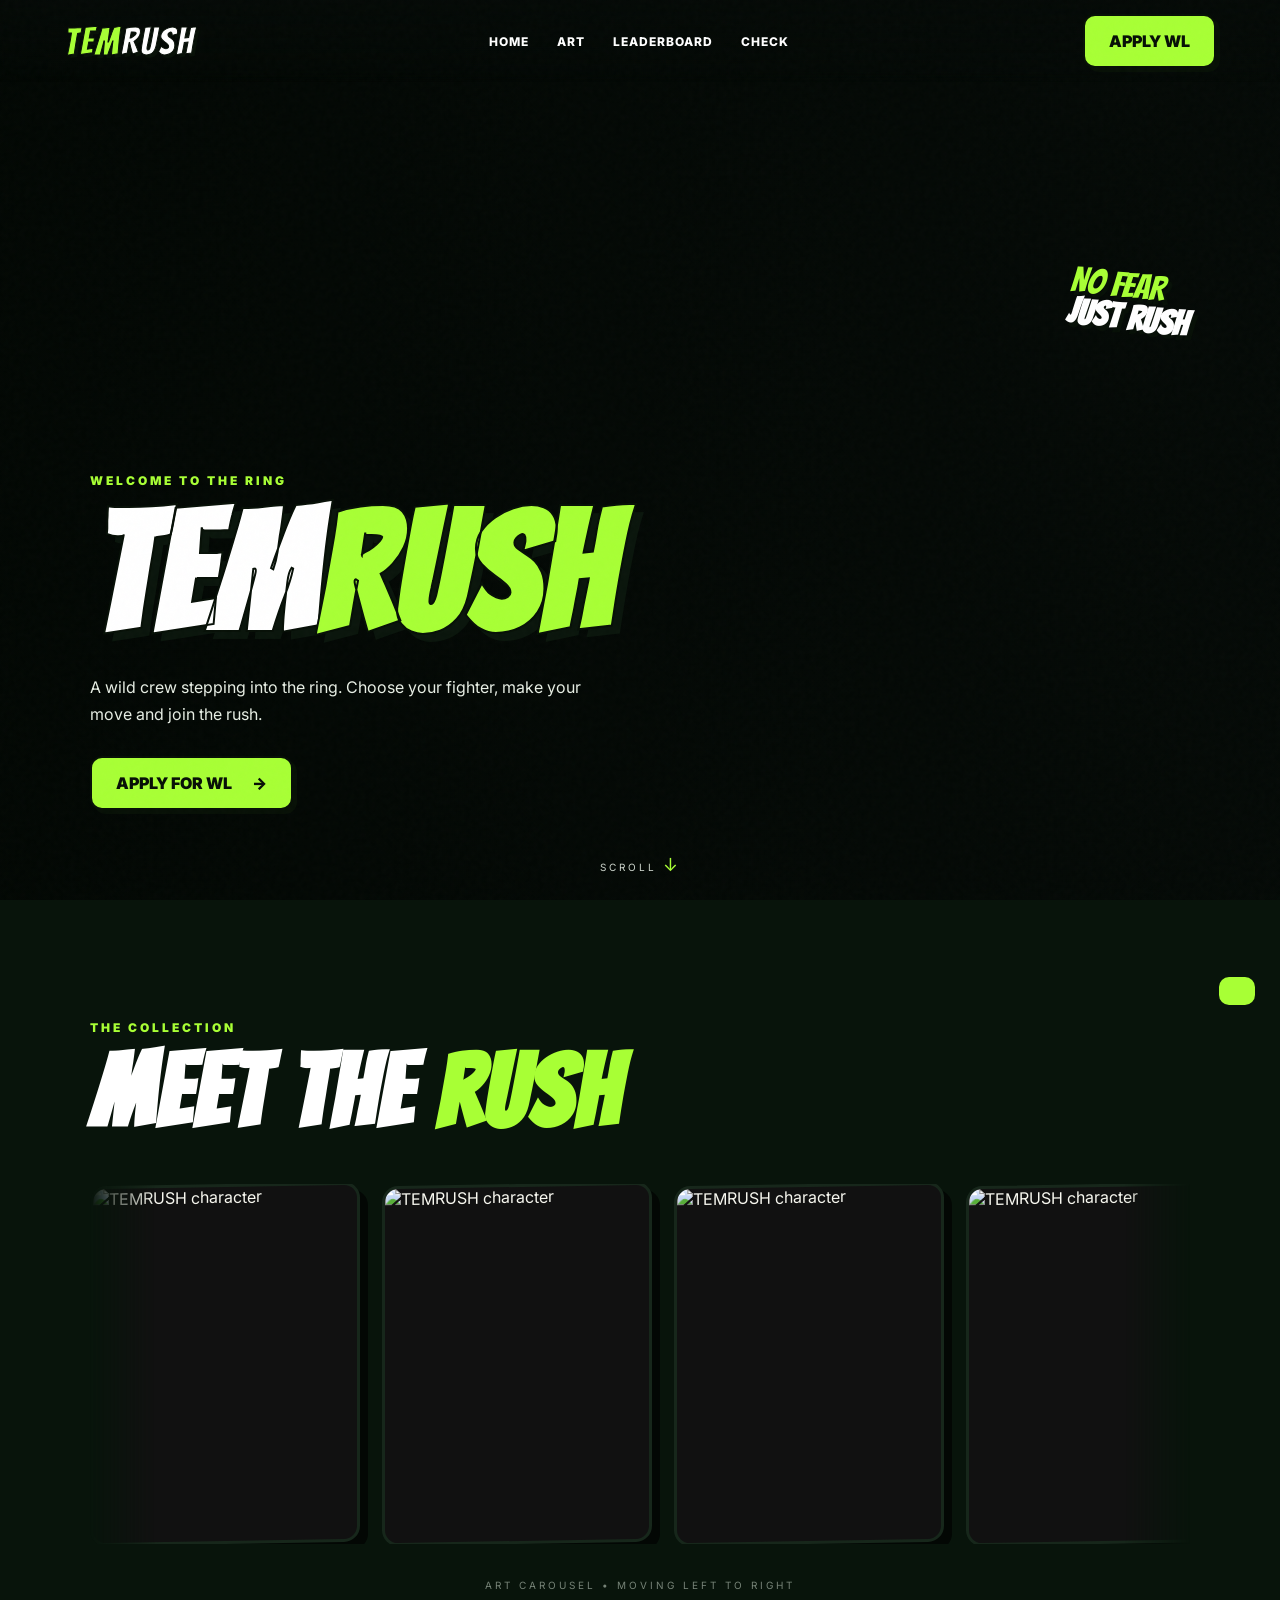
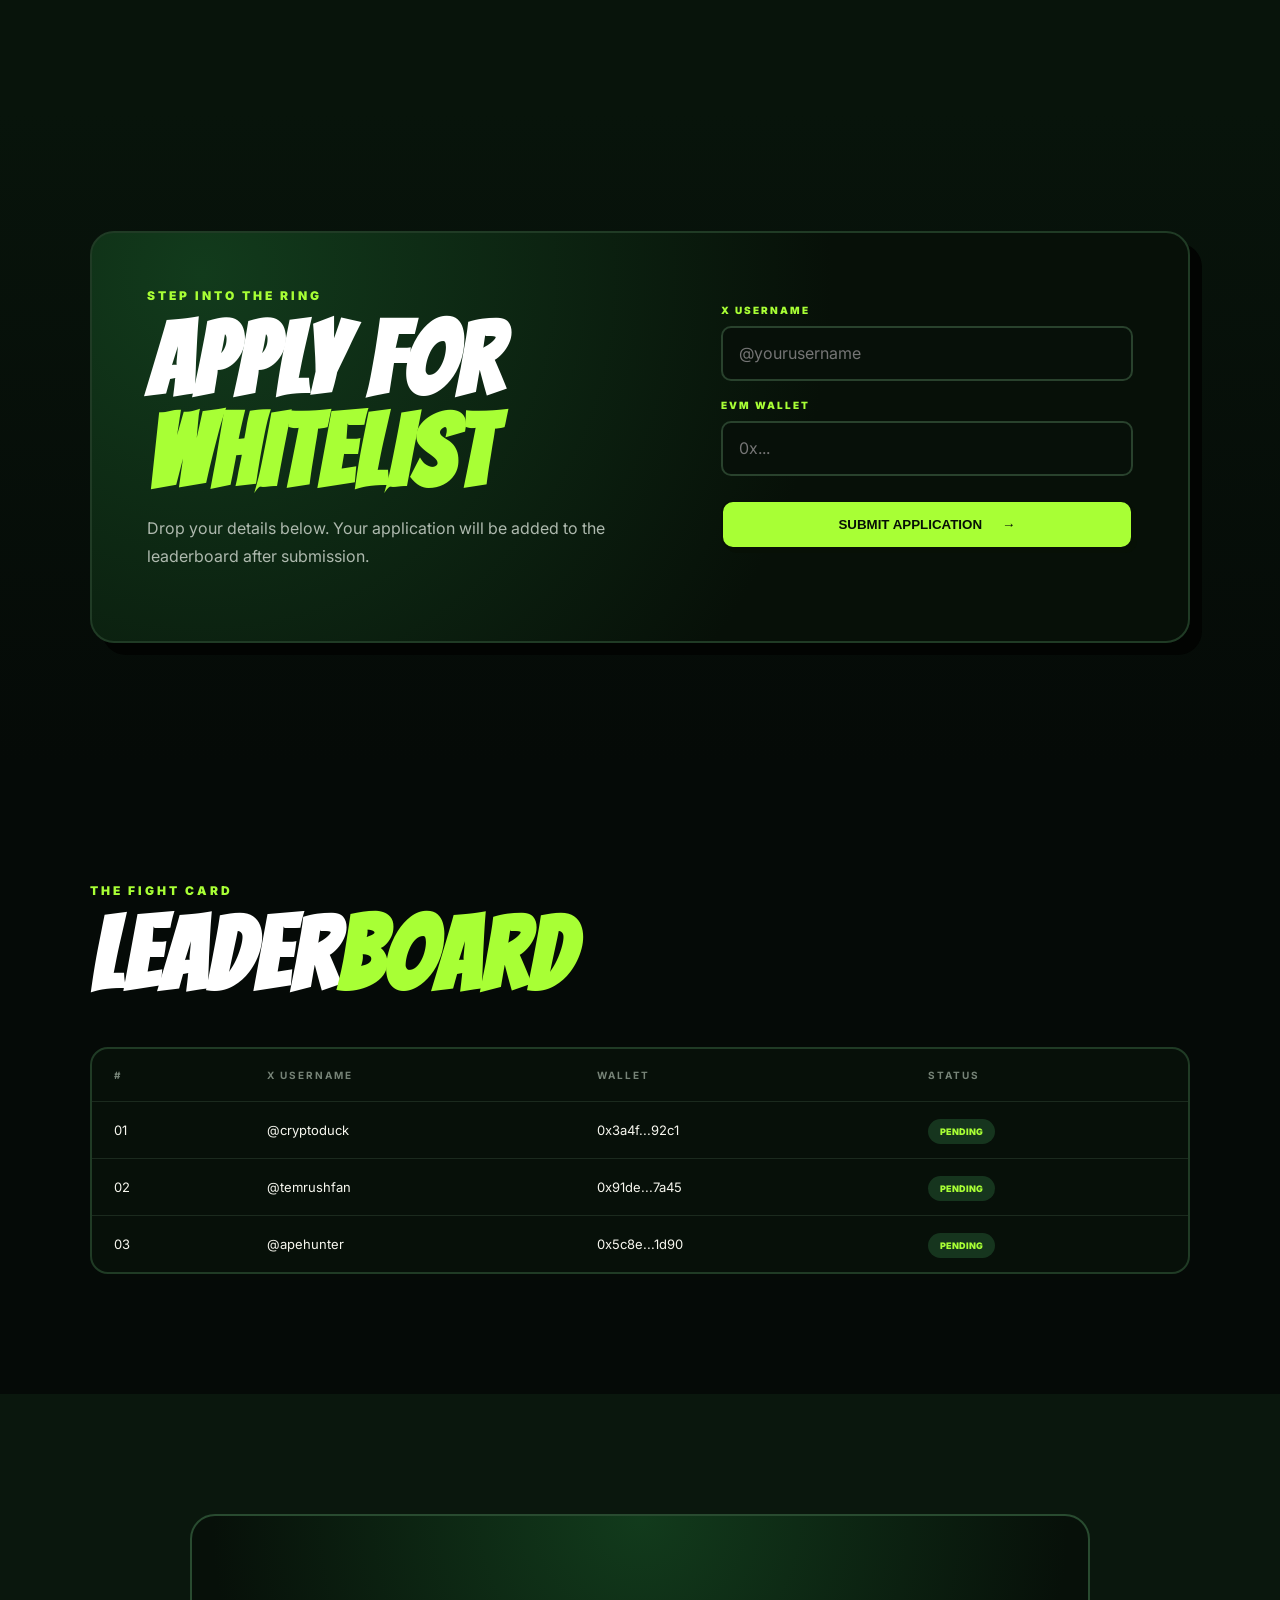
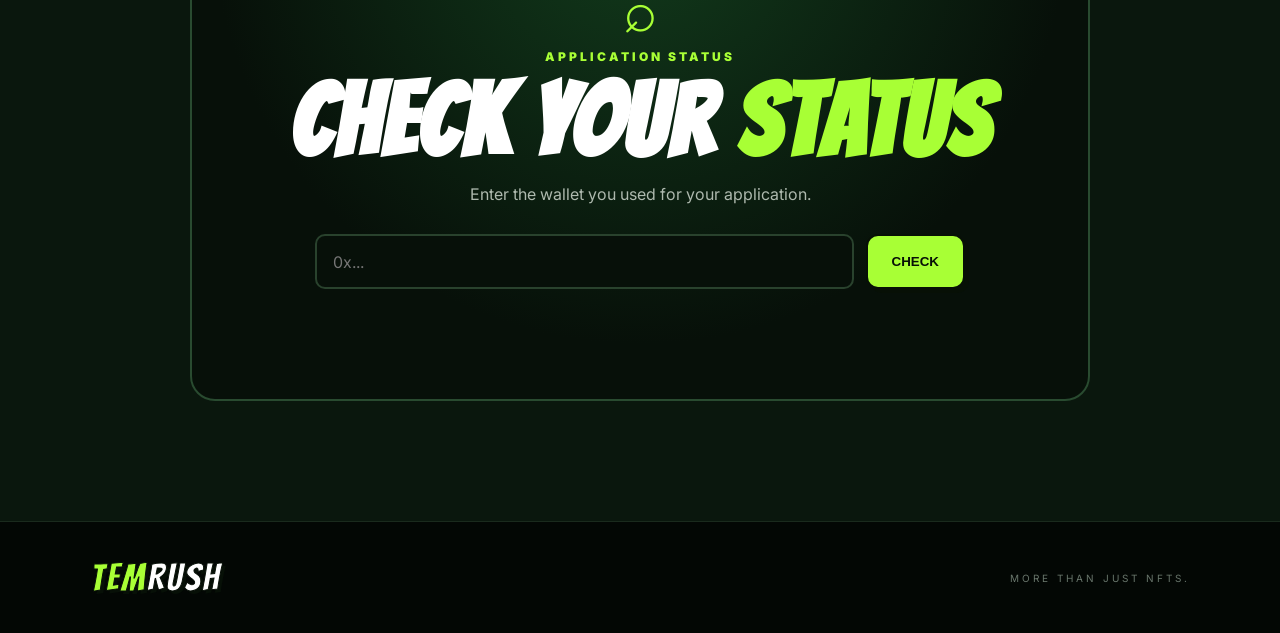
==== index.html @ 48792824 "Add files via upload" ====
<!DOCTYPE html>
<html lang="en">
<head>
  <meta charset="UTF-8">
  <meta name="viewport" content="width=device-width, initial-scale=1.0">
  <title>TEMRUSH — NFT</title>
  <link rel="preconnect" href="https://fonts.googleapis.com">
  <link rel="preconnect" href="https://fonts.gstatic.com" crossorigin>
  <link href="https://fonts.googleapis.com/css2?family=Bangers&family=Inter:wght@400;500;600;700;800;900&display=swap" rel="stylesheet">
  <link rel="stylesheet" href="style.css">
</head>
<body>
  <div class="grain"></div>

  <header class="nav">
    <a class="brand" href="#home">TEM<span>RUSH</span></a>
    <nav>
      <a href="#home">HOME</a>
      <a href="#art">ART</a>
      <a href="#leaderboard">LEADERBOARD</a>
      <a href="#check">CHECK</a>
    </nav>
    <a class="nav-cta" href="#apply">APPLY WL</a>
  </header>

  <main>
    <section id="home" class="hero">
      <div class="hero-overlay"></div>
      <div class="hero-copy">
        <p class="eyebrow">WELCOME TO THE RING</p>
        <h1>TEM<span>RUSH</span></h1>
        <p class="hero-text">A wild crew stepping into the ring. Choose your fighter, make your move and join the rush.</p>
        <a class="button" href="#apply">APPLY FOR WL <span>→</span></a>
      </div>
      <div class="hero-badge">NO FEAR<br><b>JUST RUSH</b></div>
      <div class="scroll-cue">SCROLL <span>↓</span></div>
    </section>

    <section id="art" class="art-section">
      <div class="section-heading">
        <p class="eyebrow">THE COLLECTION</p>
        <h2>MEET THE <span>RUSH</span></h2>
      </div>

      <div class="marquee-window">
        <div class="marquee-track">
          <div class="art-card"><img src="assets/art-01.jpg" alt="TEMRUSH character"></div>
          <div class="art-card"><img src="assets/art-02.jpg" alt="TEMRUSH character"></div>
          <div class="art-card"><img src="assets/art-03.jpg" alt="TEMRUSH character"></div>
          <div class="art-card"><img src="assets/art-04.jpg" alt="TEMRUSH character"></div>
          <div class="art-card"><img src="assets/art-01.jpg" alt="TEMRUSH character"></div>
          <div class="art-card"><img src="assets/art-02.jpg" alt="TEMRUSH character"></div>
          <div class="art-card"><img src="assets/art-03.jpg" alt="TEMRUSH character"></div>
          <div class="art-card"><img src="assets/art-04.jpg" alt="TEMRUSH character"></div>
        </div>
      </div>
      <p class="marquee-note">ART CAROUSEL • MOVING LEFT TO RIGHT</p>
    </section>

    <section id="apply" class="apply-section">
      <div class="apply-panel">
        <div class="panel-copy">
          <p class="eyebrow">STEP INTO THE RING</p>
          <h2>APPLY FOR <span>WHITELIST</span></h2>
          <p>Drop your details below. Your application will be added to the leaderboard after submission.</p>
        </div>
        <form id="wlForm">
          <label>X USERNAME</label>
          <input id="xUsername" type="text" placeholder="@yourusername" required>
          <label>EVM WALLET</label>
          <input id="wallet" type="text" placeholder="0x..." required>
          <button class="button full" type="submit">SUBMIT APPLICATION <span>→</span></button>
          <div id="formMessage" class="form-message"></div>
        </form>
      </div>
    </section>

    <section id="leaderboard" class="board-section">
      <div class="section-heading">
        <p class="eyebrow">THE FIGHT CARD</p>
        <h2>LEADER<span>BOARD</span></h2>
      </div>
      <div class="table-wrap">
        <table>
          <thead>
            <tr><th>#</th><th>X USERNAME</th><th>WALLET</th><th>STATUS</th></tr>
          </thead>
          <tbody id="leaderboardBody">
            <tr><td>01</td><td>@cryptoduck</td><td>0x3a4f...92c1</td><td><span class="status pending">PENDING</span></td></tr>
            <tr><td>02</td><td>@temrushfan</td><td>0x91de...7a45</td><td><span class="status pending">PENDING</span></td></tr>
            <tr><td>03</td><td>@apehunter</td><td>0x5c8e...1d90</td><td><span class="status pending">PENDING</span></td></tr>
          </tbody>
        </table>
      </div>
    </section>

    <section id="check" class="check-section">
      <div class="check-card">
        <div class="check-icon">⌕</div>
        <p class="eyebrow">APPLICATION STATUS</p>
        <h2>CHECK YOUR <span>STATUS</span></h2>
        <p>Enter the wallet you used for your application.</p>
        <div class="check-row">
          <input id="checkWallet" type="text" placeholder="0x...">
          <button id="checkButton" class="button">CHECK</button>
        </div>
        <div id="checkResult" class="check-result"></div>
      </div>
    </section>
  </main>

  <footer>
    <div class="brand">TEM<span>RUSH</span></div>
    <p>MORE THAN JUST NFTS.</p>
  </footer>

  <div id="toast" class="toast"></div>
  <script src="script.js"></script>
</body>
</html>
---- style.css ----
*{box-sizing:border-box}html{scroll-behavior:smooth}body{margin:0;background:#050a07;color:#f7f7ef;font-family:Inter,Arial,sans-serif;overflow-x:hidden}.grain{position:fixed;inset:0;pointer-events:none;opacity:.06;z-index:50;background-image:url("data:image/svg+xml,%3Csvg viewBox='0 0 180 180' xmlns='http://www.w3.org/2000/svg'%3E%3Cfilter id='n'%3E%3CfeTurbulence type='fractalNoise' baseFrequency='.9' numOctaves='3' stitchTiles='stitch'/%3E%3C/filter%3E%3Crect width='100%25' height='100%25' filter='url(%23n)' opacity='.35'/%3E%3C/svg%3E")}.nav{height:82px;position:fixed;top:0;left:0;right:0;z-index:20;display:flex;align-items:center;justify-content:space-between;padding:0 5vw;background:linear-gradient(#050a07eF,transparent);backdrop-filter:blur(6px)}.brand{font-family:Bangers,cursive;letter-spacing:2px;font-size:38px;color:#a8ff35;text-decoration:none;-webkit-text-stroke:1px #081008;text-shadow:3px 3px 0 #071007}.brand span{color:#fff}.nav nav{display:flex;gap:28px}.nav nav a{color:#fff;text-decoration:none;font-size:12px;font-weight:800;letter-spacing:1px}.nav nav a:hover{color:#a8ff35}.nav-cta,.button{display:inline-flex;align-items:center;justify-content:center;gap:20px;background:#a8ff35;color:#071006;border:2px solid #071006;border-radius:12px;padding:15px 24px;font-weight:900;text-decoration:none;box-shadow:4px 4px 0 #071006;cursor:pointer}.hero{min-height:100vh;position:relative;background-image:url("assets/hero.jpg");background-size:cover;background-position:center;display:flex;align-items:flex-end;padding:0 7vw 10vh;isolation:isolate}.hero-overlay{position:absolute;inset:0;background:linear-gradient(90deg,#020703dc 0%,#02070388 42%,#02070322 100%),linear-gradient(0deg,#050a07 0%,transparent 35%);z-index:-1}.hero-copy{max-width:650px}.eyebrow{font-size:12px;letter-spacing:3px;font-weight:900;color:#a8ff35;margin:0 0 12px}.hero h1,.section-heading h2,.apply-panel h2,.check-card h2{font-family:Bangers,cursive;letter-spacing:2px;margin:0;line-height:.9}.hero h1{font-size:clamp(90px,13vw,190px);color:#fff;text-shadow:8px 8px 0 #0a150c;-webkit-text-stroke:2px #071007}.hero h1 span,.section-heading h2 span,.apply-panel h2 span,.check-card h2 span{color:#a8ff35}.hero-text{font-size:16px;line-height:1.7;max-width:520px;color:#e7eee4;margin:24px 0 28px}.hero-badge{position:absolute;right:7vw;top:30%;font-family:Bangers,cursive;font-size:35px;line-height:.9;color:#a8ff35;transform:rotate(7deg);text-shadow:4px 4px #071007}.hero-badge b{color:#fff}.scroll-cue{position:absolute;bottom:25px;left:50%;transform:translateX(-50%);font-size:10px;letter-spacing:3px;color:#cfd7ce}.scroll-cue span{color:#a8ff35;font-size:18px}.art-section,.apply-section,.board-section,.check-section{padding:120px 7vw}.art-section{background:#08140b}.section-heading{margin-bottom:45px}.section-heading h2,.apply-panel h2,.check-card h2{font-size:clamp(60px,8vw,110px);color:#fff}.marquee-window{overflow:hidden;width:100%;mask-image:linear-gradient(90deg,transparent,#000 6%,#000 94%,transparent)}.marquee-track{display:flex;width:max-content;gap:22px;animation:scrollRight 28s linear infinite}.art-card{width:270px;height:360px;border:3px solid #17271b;border-radius:16px;overflow:hidden;background:#111;box-shadow:8px 8px 0 #030704;flex:none;transform:skewY(-1deg)}.art-card img{width:100%;height:100%;display:block;object-fit:cover}.art-card:hover{transform:translateY(-10px) rotate(-1deg);border-color:#a8ff35}.marquee-note{text-align:center;margin:35px 0 0;color:#768377;font-size:10px;letter-spacing:3px}@keyframes scrollRight{from{transform:translateX(-50%)}to{transform:translateX(0)}}.apply-section{background:linear-gradient(180deg,#08140b,#050a07)}.apply-panel{display:grid;grid-template-columns:1.1fr .9fr;gap:70px;align-items:center;max-width:1100px;margin:auto;border:2px solid #203b25;border-radius:24px;padding:55px;background:radial-gradient(circle at 10% 10%,#123b1c,#071008 60%);box-shadow:12px 12px 0 #020402}.panel-copy>p:not(.eyebrow){color:#aeb9ae;line-height:1.7;max-width:500px}form{display:flex;flex-direction:column;gap:10px}label{font-size:10px;font-weight:900;letter-spacing:2px;color:#a8ff35;margin-top:8px}input{height:55px;border:2px solid #29422d;border-radius:10px;background:#071009;color:white;padding:0 16px;outline:none;font:inherit}input:focus{border-color:#a8ff35}.full{width:100%;margin-top:14px}.form-message{min-height:20px;font-size:12px;color:#a8ff35}.board-section{background:#050a07}.table-wrap{max-width:1100px;margin:auto;border:2px solid #203b25;border-radius:18px;overflow:auto;background:#071009}table{width:100%;border-collapse:collapse;min-width:700px}th,td{text-align:left;padding:20px 22px;border-bottom:1px solid #1b2a1e;font-size:13px}th{font-size:10px;letter-spacing:2px;color:#768377}tr:last-child td{border-bottom:0}.status{padding:7px 12px;border-radius:999px;font-size:9px;font-weight:900}.pending{background:#16351e;color:#a8ff35}.check-section{background:#0a170d}.check-card{max-width:900px;margin:auto;text-align:center;padding:65px 7vw;border:2px solid #294b30;border-radius:25px;background:radial-gradient(circle at 50% 0,#123b1c,#071009 65%)}.check-icon{font-size:58px;color:#a8ff35;line-height:1;margin-bottom:10px}.check-card>p:not(.eyebrow){color:#aeb9ae}.check-row{display:flex;gap:12px;max-width:650px;margin:30px auto 0}.check-row input{flex:1}.check-result{min-height:25px;margin-top:20px;font-weight:800;color:#a8ff35}footer{display:flex;justify-content:space-between;align-items:center;padding:35px 7vw;border-top:1px solid #1a2a1d;background:#030704}footer p{font-size:10px;letter-spacing:3px;color:#69766c}.toast{position:fixed;right:25px;bottom:25px;background:#a8ff35;color:#071006;padding:14px 18px;border-radius:10px;font-weight:900;transform:translateY(130px);transition:.3s;z-index:100}.toast.show{transform:translateY(0)}@media(max-width:800px){.nav{height:70px;padding:0 5vw}.nav nav{display:none}.brand{font-size:30px}.nav-cta{padding:11px 15px;font-size:11px}.hero{min-height:780px;padding:0 6vw 8vh;background-position:58% center}.hero-copy{max-width:100%}.hero h1{font-size:90px}.hero-badge{display:none}.hero-text{font-size:14px}.art-section,.apply-section,.board-section,.check-section{padding:85px 6vw}.art-card{width:220px;height:295px}.apply-panel{grid-template-columns:1fr;gap:35px;padding:32px 24px}.section-heading h2,.apply-panel h2,.check-card h2{font-size:65px}.check-row{flex-direction:column}.check-row .button{min-height:55px}footer{flex-direction:column;gap:12px}}
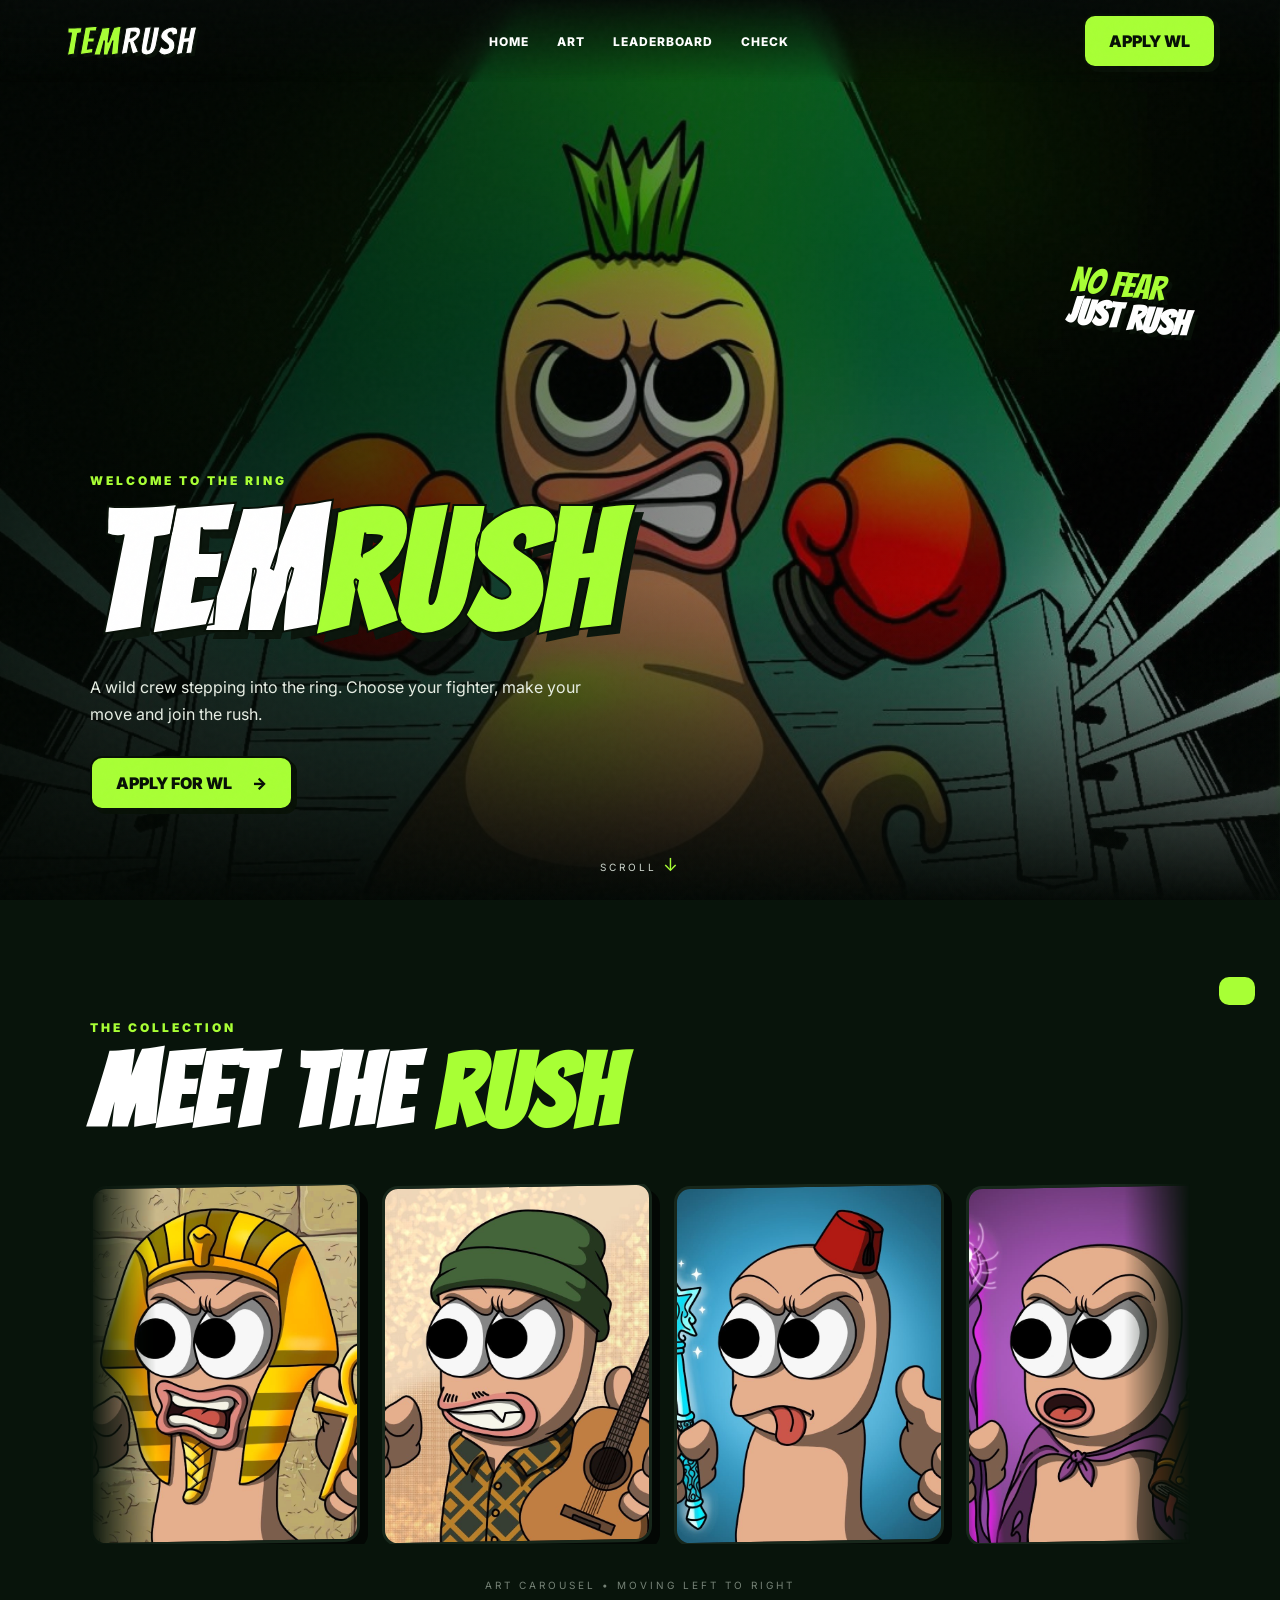
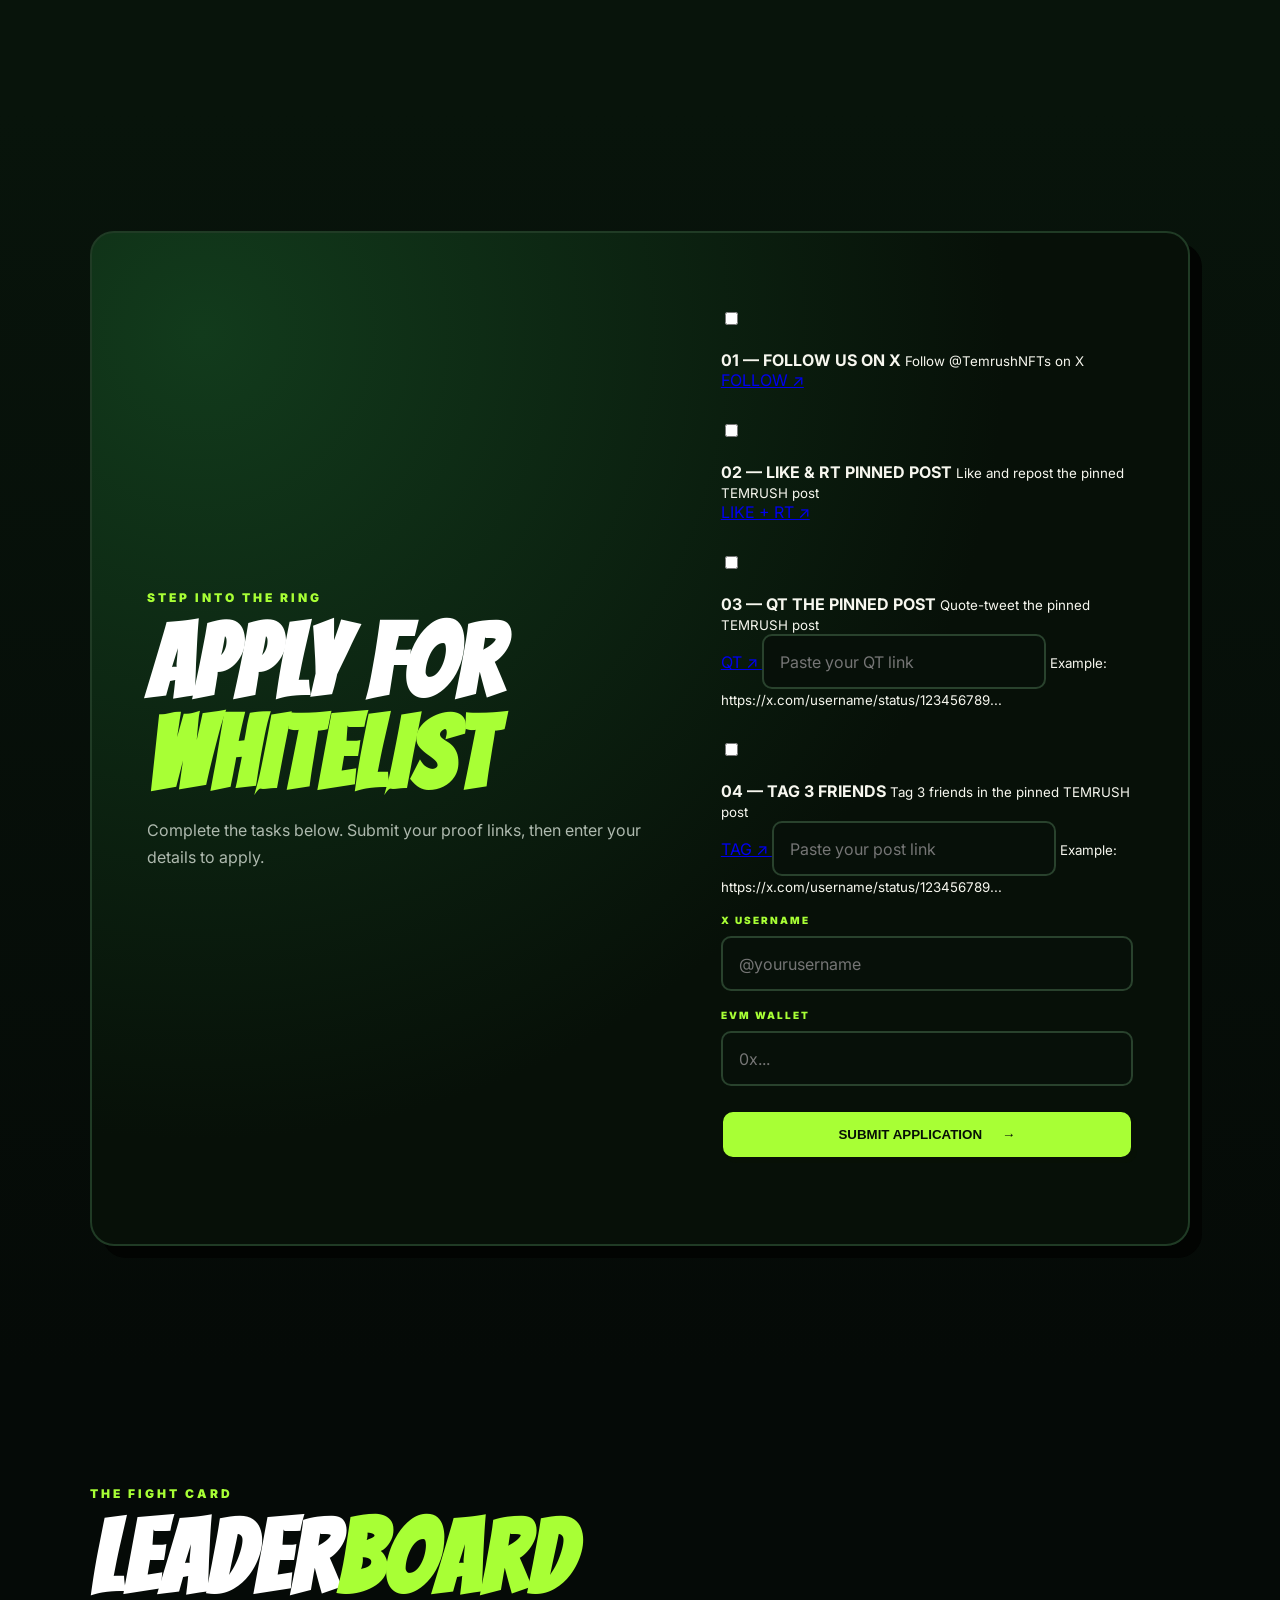
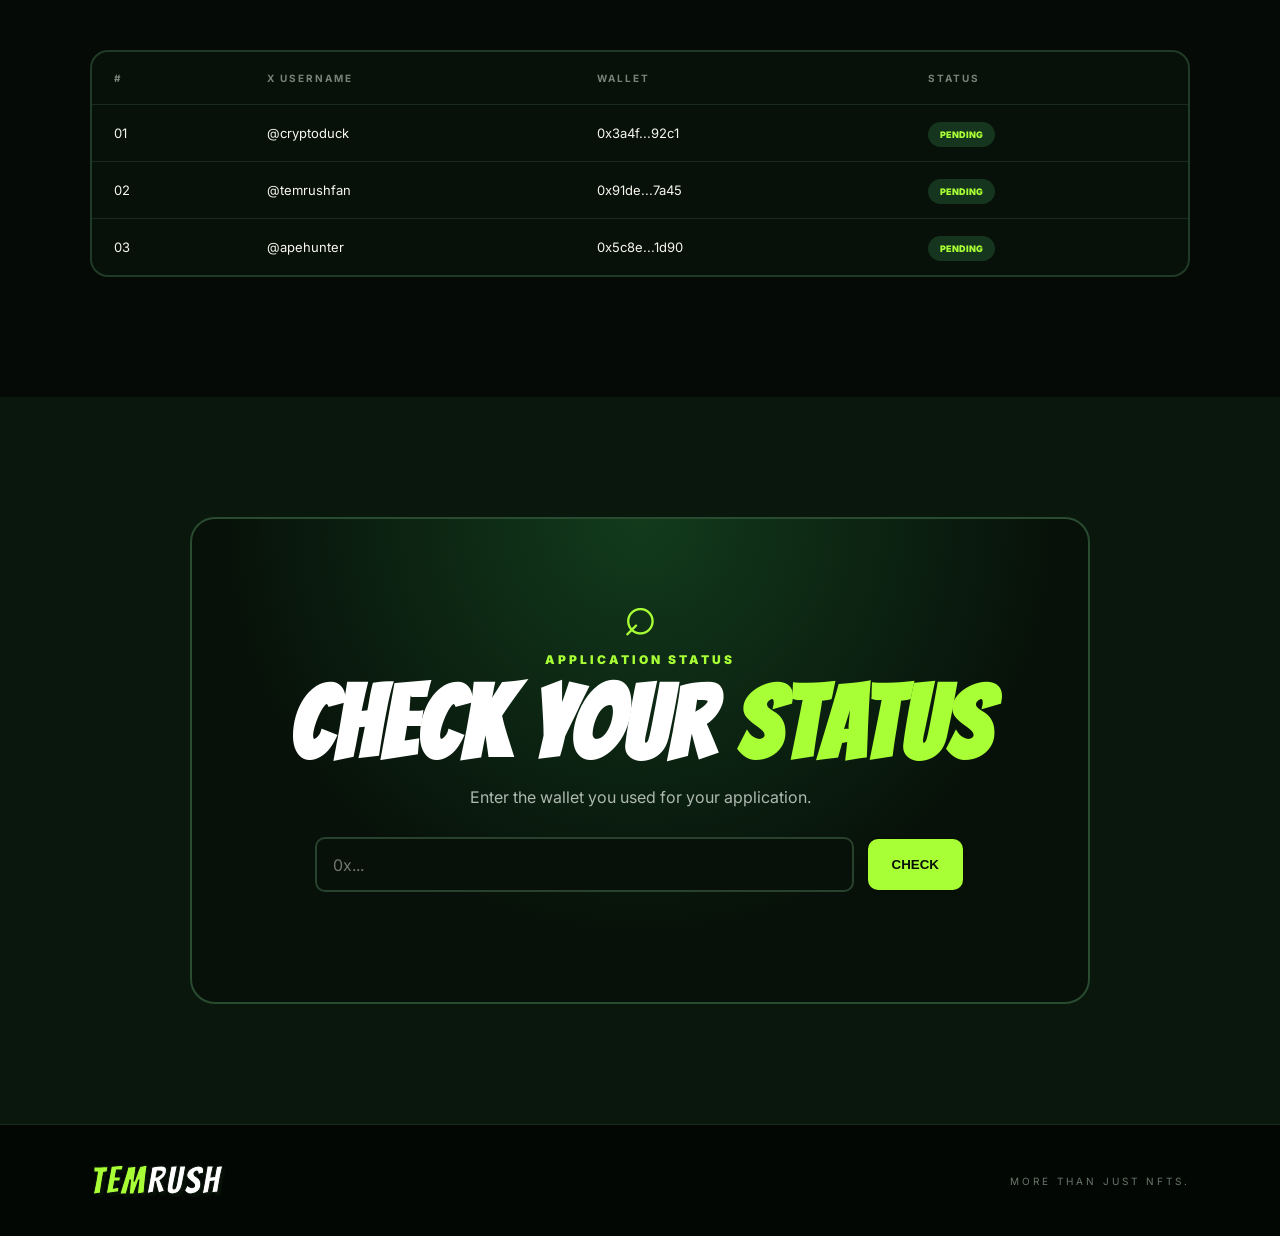
==== commit 9066037b: "Update index.html" ====
--- a/index.html
+++ b/index.html
@@ -62,15 +62,139 @@
         <div class="panel-copy">
           <p class="eyebrow">STEP INTO THE RING</p>
           <h2>APPLY FOR <span>WHITELIST</span></h2>
-          <p>Drop your details below. Your application will be added to the leaderboard after submission.</p>
+          <p>Complete the tasks below. Submit your proof links, then enter your details to apply.</p>
         </div>
+
         <form id="wlForm">
+
+          <!-- TASK 01: FOLLOW -->
+          <div class="task-item">
+            <input id="taskFollow" type="checkbox" required>
+            <span class="task-check"></span>
+
+            <div class="task-content">
+              <strong>01 — FOLLOW US ON X</strong>
+              <small>Follow @TemrushNFTs on X</small>
+            </div>
+
+            <a
+              class="task-link"
+              href="https://x.com/TemrushNFTs"
+              target="_blank"
+              rel="noopener noreferrer"
+            >
+              FOLLOW ↗
+            </a>
+          </div>
+
+          <!-- TASK 02: LIKE & RT -->
+          <div class="task-item">
+            <input id="taskLikeRt" type="checkbox" required>
+            <span class="task-check"></span>
+
+            <div class="task-content">
+              <strong>02 — LIKE &amp; RT PINNED POST</strong>
+              <small>Like and repost the pinned TEMRUSH post</small>
+            </div>
+
+            <a
+              class="task-link"
+              href="https://x.com/TemrushNFTs"
+              target="_blank"
+              rel="noopener noreferrer"
+            >
+              LIKE + RT ↗
+            </a>
+          </div>
+
+          <!-- TASK 03: QUOTE TWEET -->
+          <div class="task-item task-with-proof">
+            <input id="taskQuote" type="checkbox" required>
+            <span class="task-check"></span>
+
+            <div class="task-content">
+              <strong>03 — QT THE PINNED POST</strong>
+              <small>Quote-tweet the pinned TEMRUSH post</small>
+            </div>
+
+            <a
+              class="task-link"
+              href="https://x.com/TemrushNFTs"
+              target="_blank"
+              rel="noopener noreferrer"
+            >
+              QT ↗
+            </a>
+
+            <input
+              id="quoteProof"
+              class="proof-input"
+              type="url"
+              placeholder="Paste your QT link"
+              required
+            >
+
+            <small class="proof-example">
+              Example: https://x.com/username/status/123456789...
+            </small>
+          </div>
+
+          <!-- TASK 04: TAG 3 FRIENDS -->
+          <div class="task-item task-with-proof">
+            <input id="taskTagFriends" type="checkbox" required>
+            <span class="task-check"></span>
+
+            <div class="task-content">
+              <strong>04 — TAG 3 FRIENDS</strong>
+              <small>Tag 3 friends in the pinned TEMRUSH post</small>
+            </div>
+
+            <a
+              class="task-link"
+              href="https://x.com/TemrushNFTs"
+              target="_blank"
+              rel="noopener noreferrer"
+            >
+              TAG ↗
+            </a>
+
+            <input
+              id="tagFriendsProof"
+              class="proof-input"
+              type="url"
+              placeholder="Paste your post link"
+              required
+            >
+
+            <small class="proof-example">
+              Example: https://x.com/username/status/123456789...
+            </small>
+          </div>
+
+          <!-- X USERNAME -->
           <label>X USERNAME</label>
-          <input id="xUsername" type="text" placeholder="@yourusername" required>
+          <input
+            id="xUsername"
+            type="text"
+            placeholder="@yourusername"
+            required
+          >
+
+          <!-- EVM WALLET -->
           <label>EVM WALLET</label>
-          <input id="wallet" type="text" placeholder="0x..." required>
-          <button class="button full" type="submit">SUBMIT APPLICATION <span>→</span></button>
+          <input
+            id="wallet"
+            type="text"
+            placeholder="0x..."
+            required
+          >
+
+          <button class="button full" type="submit">
+            SUBMIT APPLICATION <span>→</span>
+          </button>
+
           <div id="formMessage" class="form-message"></div>
+
         </form>
       </div>
     </section>
@@ -80,15 +204,45 @@
         <p class="eyebrow">THE FIGHT CARD</p>
         <h2>LEADER<span>BOARD</span></h2>
       </div>
+
       <div class="table-wrap">
         <table>
           <thead>
-            <tr><th>#</th><th>X USERNAME</th><th>WALLET</th><th>STATUS</th></tr>
+            <tr>
+              <th>#</th>
+              <th>X USERNAME</th>
+              <th>WALLET</th>
+              <th>STATUS</th>
+            </tr>
           </thead>
+
           <tbody id="leaderboardBody">
-            <tr><td>01</td><td>@cryptoduck</td><td>0x3a4f...92c1</td><td><span class="status pending">PENDING</span></td></tr>
-            <tr><td>02</td><td>@temrushfan</td><td>0x91de...7a45</td><td><span class="status pending">PENDING</span></td></tr>
-            <tr><td>03</td><td>@apehunter</td><td>0x5c8e...1d90</td><td><span class="status pending">PENDING</span></td></tr>
+            <tr>
+              <td>01</td>
+              <td>@cryptoduck</td>
+              <td>0x3a4f...92c1</td>
+              <td>
+                <span class="status pending">PENDING</span>
+              </td>
+            </tr>
+
+            <tr>
+              <td>02</td>
+              <td>@temrushfan</td>
+              <td>0x91de...7a45</td>
+              <td>
+                <span class="status pending">PENDING</span>
+              </td>
+            </tr>
+
+            <tr>
+              <td>03</td>
+              <td>@apehunter</td>
+              <td>0x5c8e...1d90</td>
+              <td>
+                <span class="status pending">PENDING</span>
+              </td>
+            </tr>
           </tbody>
         </table>
       </div>
@@ -100,10 +254,12 @@
         <p class="eyebrow">APPLICATION STATUS</p>
         <h2>CHECK YOUR <span>STATUS</span></h2>
         <p>Enter the wallet you used for your application.</p>
+
         <div class="check-row">
           <input id="checkWallet" type="text" placeholder="0x...">
           <button id="checkButton" class="button">CHECK</button>
         </div>
+
         <div id="checkResult" class="check-result"></div>
       </div>
     </section>
@@ -115,6 +271,7 @@
   </footer>
 
   <div id="toast" class="toast"></div>
+
   <script src="script.js"></script>
 </body>
 </html>
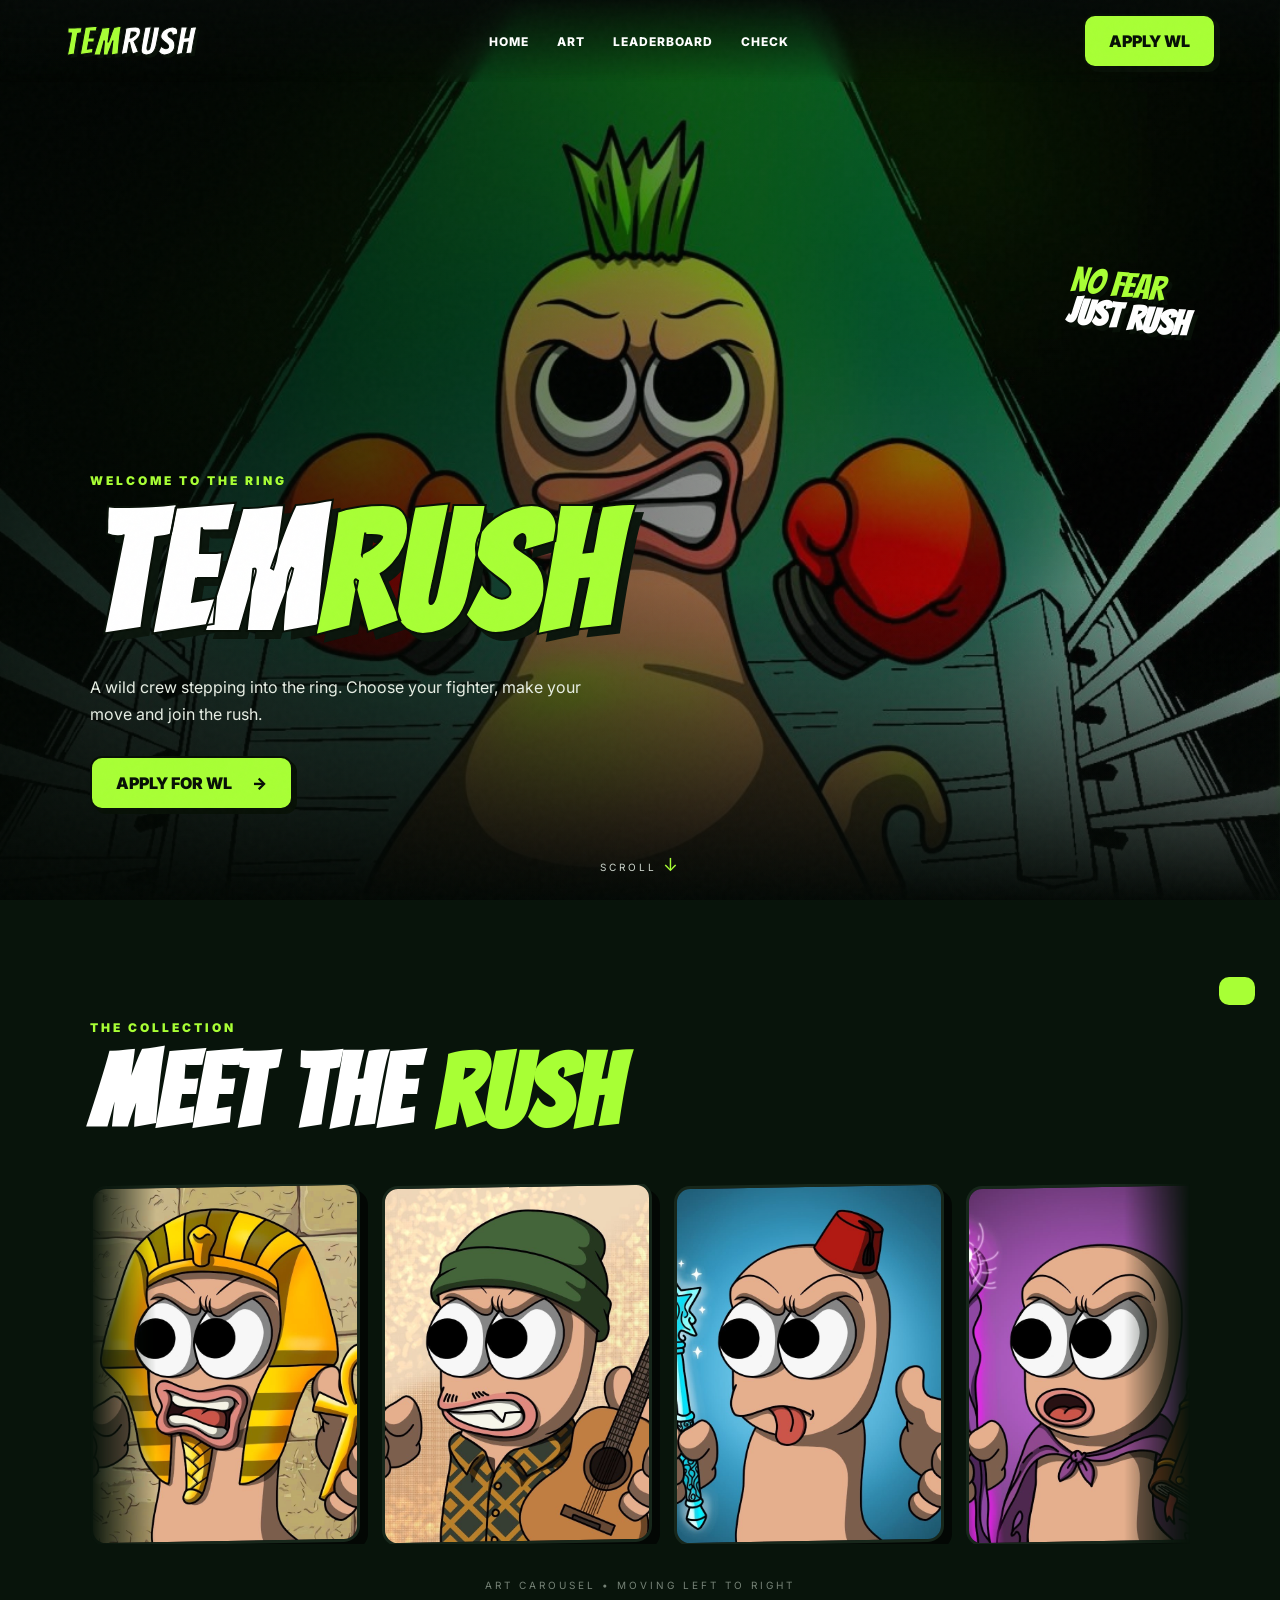
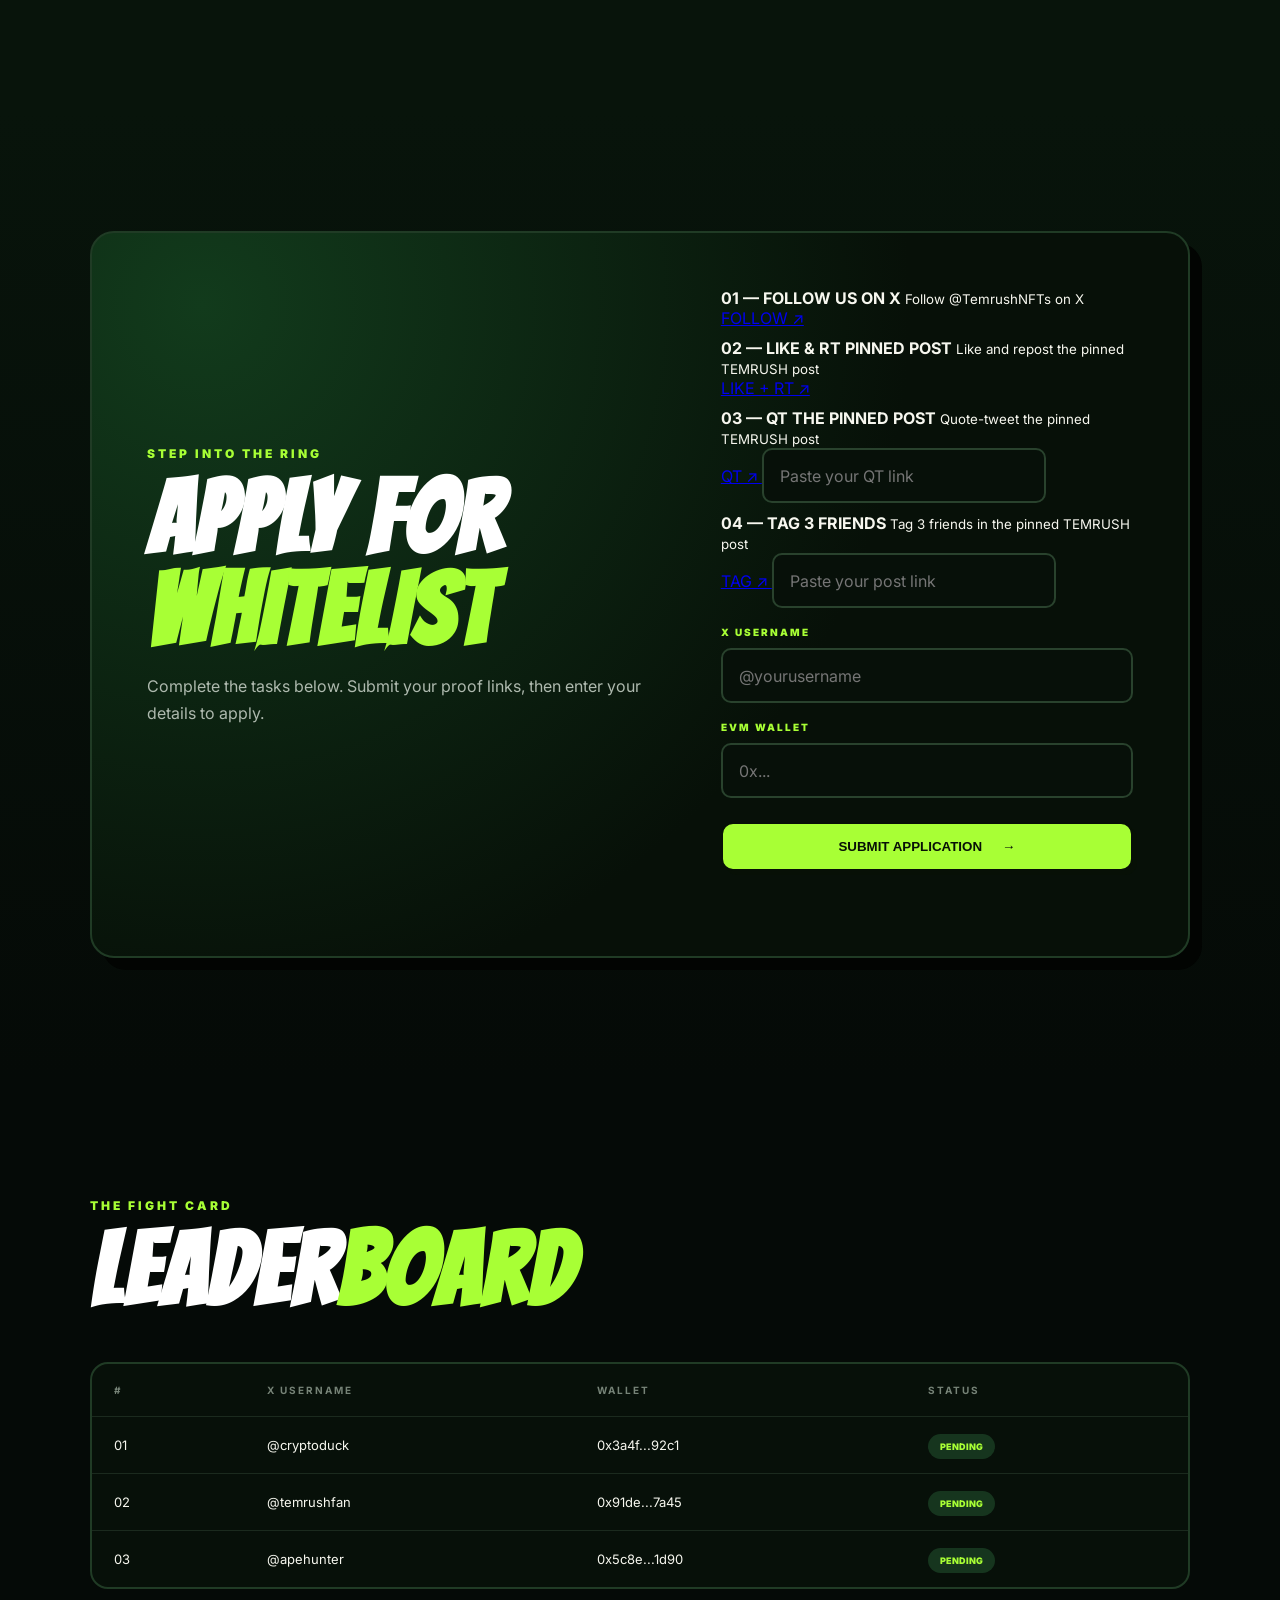
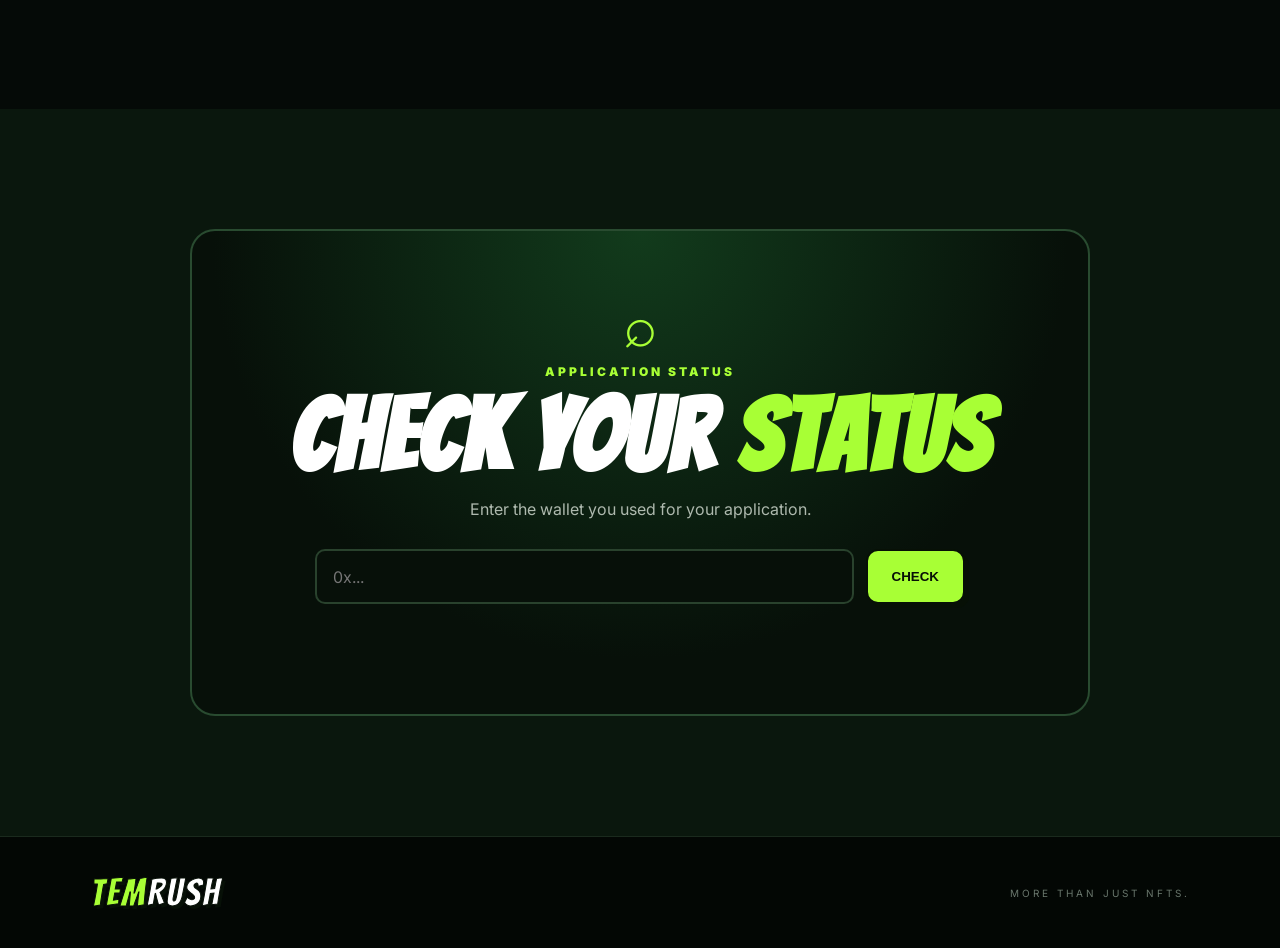
==== commit d267495a: "Update index.html" ====
--- a/index.html
+++ b/index.html
@@ -4,77 +4,227 @@
   <meta charset="UTF-8">
   <meta name="viewport" content="width=device-width, initial-scale=1.0">
   <title>TEMRUSH — NFT</title>
+
   <link rel="preconnect" href="https://fonts.googleapis.com">
   <link rel="preconnect" href="https://fonts.gstatic.com" crossorigin>
-  <link href="https://fonts.googleapis.com/css2?family=Bangers&family=Inter:wght@400;500;600;700;800;900&display=swap" rel="stylesheet">
+
+  <link
+    href="https://fonts.googleapis.com/css2?family=Bangers&family=Inter:wght@400;500;600;700;800;900&display=swap"
+    rel="stylesheet"
+  >
+
   <link rel="stylesheet" href="style.css">
 </head>
+
 <body>
+
   <div class="grain"></div>
 
+  <!-- =========================
+       NAVIGATION
+  ========================== -->
+
   <header class="nav">
-    <a class="brand" href="#home">TEM<span>RUSH</span></a>
+
+    <a class="brand" href="#home">
+      TEM<span>RUSH</span>
+    </a>
+
     <nav>
       <a href="#home">HOME</a>
       <a href="#art">ART</a>
       <a href="#leaderboard">LEADERBOARD</a>
       <a href="#check">CHECK</a>
     </nav>
-    <a class="nav-cta" href="#apply">APPLY WL</a>
+
+    <a class="nav-cta" href="#apply">
+      APPLY WL
+    </a>
+
   </header>
 
+
   <main>
+
+    <!-- =========================
+         HERO
+    ========================== -->
+
     <section id="home" class="hero">
+
       <div class="hero-overlay"></div>
+
       <div class="hero-copy">
-        <p class="eyebrow">WELCOME TO THE RING</p>
-        <h1>TEM<span>RUSH</span></h1>
-        <p class="hero-text">A wild crew stepping into the ring. Choose your fighter, make your move and join the rush.</p>
-        <a class="button" href="#apply">APPLY FOR WL <span>→</span></a>
-      </div>
-      <div class="hero-badge">NO FEAR<br><b>JUST RUSH</b></div>
-      <div class="scroll-cue">SCROLL <span>↓</span></div>
+
+        <p class="eyebrow">
+          WELCOME TO THE RING
+        </p>
+
+        <h1>
+          TEM<span>RUSH</span>
+        </h1>
+
+        <p class="hero-text">
+          A wild crew stepping into the ring.
+          Choose your fighter, make your move and join the rush.
+        </p>
+
+        <a class="button" href="#apply">
+          APPLY FOR WL <span>→</span>
+        </a>
+
+      </div>
+
+      <div class="hero-badge">
+        NO FEAR<br>
+        <b>JUST RUSH</b>
+      </div>
+
+      <div class="scroll-cue">
+        SCROLL <span>↓</span>
+      </div>
+
     </section>
 
+
+    <!-- =========================
+         ART
+    ========================== -->
+
     <section id="art" class="art-section">
+
       <div class="section-heading">
-        <p class="eyebrow">THE COLLECTION</p>
-        <h2>MEET THE <span>RUSH</span></h2>
-      </div>
+
+        <p class="eyebrow">
+          THE COLLECTION
+        </p>
+
+        <h2>
+          MEET THE <span>RUSH</span>
+        </h2>
+
+      </div>
+
 
       <div class="marquee-window">
+
         <div class="marquee-track">
-          <div class="art-card"><img src="assets/art-01.jpg" alt="TEMRUSH character"></div>
-          <div class="art-card"><img src="assets/art-02.jpg" alt="TEMRUSH character"></div>
-          <div class="art-card"><img src="assets/art-03.jpg" alt="TEMRUSH character"></div>
-          <div class="art-card"><img src="assets/art-04.jpg" alt="TEMRUSH character"></div>
-          <div class="art-card"><img src="assets/art-01.jpg" alt="TEMRUSH character"></div>
-          <div class="art-card"><img src="assets/art-02.jpg" alt="TEMRUSH character"></div>
-          <div class="art-card"><img src="assets/art-03.jpg" alt="TEMRUSH character"></div>
-          <div class="art-card"><img src="assets/art-04.jpg" alt="TEMRUSH character"></div>
+
+          <div class="art-card">
+            <img
+              src="assets/art-01.jpg"
+              alt="TEMRUSH character"
+            >
+          </div>
+
+          <div class="art-card">
+            <img
+              src="assets/art-02.jpg"
+              alt="TEMRUSH character"
+            >
+          </div>
+
+          <div class="art-card">
+            <img
+              src="assets/art-03.jpg"
+              alt="TEMRUSH character"
+            >
+          </div>
+
+          <div class="art-card">
+            <img
+              src="assets/art-04.jpg"
+              alt="TEMRUSH character"
+            >
+          </div>
+
+
+          <!-- DUPLICATES FOR INFINITE MARQUEE -->
+
+          <div class="art-card">
+            <img
+              src="assets/art-01.jpg"
+              alt="TEMRUSH character"
+            >
+          </div>
+
+          <div class="art-card">
+            <img
+              src="assets/art-02.jpg"
+              alt="TEMRUSH character"
+            >
+          </div>
+
+          <div class="art-card">
+            <img
+              src="assets/art-03.jpg"
+              alt="TEMRUSH character"
+            >
+          </div>
+
+          <div class="art-card">
+            <img
+              src="assets/art-04.jpg"
+              alt="TEMRUSH character"
+            >
+          </div>
+
         </div>
-      </div>
-      <p class="marquee-note">ART CAROUSEL • MOVING LEFT TO RIGHT</p>
+
+      </div>
+
+      <p class="marquee-note">
+        ART CAROUSEL • MOVING LEFT TO RIGHT
+      </p>
+
     </section>
 
+
+    <!-- =========================
+         WHITELIST APPLICATION
+    ========================== -->
+
     <section id="apply" class="apply-section">
+
       <div class="apply-panel">
+
         <div class="panel-copy">
-          <p class="eyebrow">STEP INTO THE RING</p>
-          <h2>APPLY FOR <span>WHITELIST</span></h2>
-          <p>Complete the tasks below. Submit your proof links, then enter your details to apply.</p>
+
+          <p class="eyebrow">
+            STEP INTO THE RING
+          </p>
+
+          <h2>
+            APPLY FOR <span>WHITELIST</span>
+          </h2>
+
+          <p>
+            Complete the tasks below. Submit your proof links,
+            then enter your details to apply.
+          </p>
+
         </div>
 
+
         <form id="wlForm">
 
-          <!-- TASK 01: FOLLOW -->
+
+          <!-- =====================
+               TASK 01
+          ====================== -->
+
           <div class="task-item">
-            <input id="taskFollow" type="checkbox" required>
-            <span class="task-check"></span>
 
             <div class="task-content">
-              <strong>01 — FOLLOW US ON X</strong>
-              <small>Follow @TemrushNFTs on X</small>
+
+              <strong>
+                01 — FOLLOW US ON X
+              </strong>
+
+              <small>
+                Follow @TemrushNFTs on X
+              </small>
+
             </div>
 
             <a
@@ -85,16 +235,26 @@
             >
               FOLLOW ↗
             </a>
-          </div>
-
-          <!-- TASK 02: LIKE & RT -->
+
+          </div>
+
+
+          <!-- =====================
+               TASK 02
+          ====================== -->
+
           <div class="task-item">
-            <input id="taskLikeRt" type="checkbox" required>
-            <span class="task-check"></span>
 
             <div class="task-content">
-              <strong>02 — LIKE &amp; RT PINNED POST</strong>
-              <small>Like and repost the pinned TEMRUSH post</small>
+
+              <strong>
+                02 — LIKE &amp; RT PINNED POST
+              </strong>
+
+              <small>
+                Like and repost the pinned TEMRUSH post
+              </small>
+
             </div>
 
             <a
@@ -105,16 +265,26 @@
             >
               LIKE + RT ↗
             </a>
-          </div>
-
-          <!-- TASK 03: QUOTE TWEET -->
+
+          </div>
+
+
+          <!-- =====================
+               TASK 03
+          ====================== -->
+
           <div class="task-item task-with-proof">
-            <input id="taskQuote" type="checkbox" required>
-            <span class="task-check"></span>
 
             <div class="task-content">
-              <strong>03 — QT THE PINNED POST</strong>
-              <small>Quote-tweet the pinned TEMRUSH post</small>
+
+              <strong>
+                03 — QT THE PINNED POST
+              </strong>
+
+              <small>
+                Quote-tweet the pinned TEMRUSH post
+              </small>
+
             </div>
 
             <a
@@ -134,19 +304,25 @@
               required
             >
 
-            <small class="proof-example">
-              Example: https://x.com/username/status/123456789...
-            </small>
-          </div>
-
-          <!-- TASK 04: TAG 3 FRIENDS -->
+          </div>
+
+
+          <!-- =====================
+               TASK 04
+          ====================== -->
+
           <div class="task-item task-with-proof">
-            <input id="taskTagFriends" type="checkbox" required>
-            <span class="task-check"></span>
 
             <div class="task-content">
-              <strong>04 — TAG 3 FRIENDS</strong>
-              <small>Tag 3 friends in the pinned TEMRUSH post</small>
+
+              <strong>
+                04 — TAG 3 FRIENDS
+              </strong>
+
+              <small>
+                Tag 3 friends in the pinned TEMRUSH post
+              </small>
+
             </div>
 
             <a
@@ -166,13 +342,17 @@
               required
             >
 
-            <small class="proof-example">
-              Example: https://x.com/username/status/123456789...
-            </small>
-          </div>
-
-          <!-- X USERNAME -->
-          <label>X USERNAME</label>
+          </div>
+
+
+          <!-- =====================
+               X USERNAME
+          ====================== -->
+
+          <label for="xUsername">
+            X USERNAME
+          </label>
+
           <input
             id="xUsername"
             type="text"
@@ -180,8 +360,15 @@
             required
           >
 
-          <!-- EVM WALLET -->
-          <label>EVM WALLET</label>
+
+          <!-- =====================
+               EVM WALLET
+          ====================== -->
+
+          <label for="wallet">
+            EVM WALLET
+          </label>
+
           <input
             id="wallet"
             type="text"
@@ -189,89 +376,230 @@
             required
           >
 
-          <button class="button full" type="submit">
+
+          <!-- =====================
+               SUBMIT
+          ====================== -->
+
+          <button
+            class="button full"
+            type="submit"
+          >
             SUBMIT APPLICATION <span>→</span>
           </button>
 
-          <div id="formMessage" class="form-message"></div>
+
+          <div
+            id="formMessage"
+            class="form-message"
+          ></div>
 
         </form>
-      </div>
+
+      </div>
+
     </section>
 
-    <section id="leaderboard" class="board-section">
+
+    <!-- =========================
+         LEADERBOARD
+    ========================== -->
+
+    <section
+      id="leaderboard"
+      class="board-section"
+    >
+
       <div class="section-heading">
-        <p class="eyebrow">THE FIGHT CARD</p>
-        <h2>LEADER<span>BOARD</span></h2>
-      </div>
+
+        <p class="eyebrow">
+          THE FIGHT CARD
+        </p>
+
+        <h2>
+          LEADER<span>BOARD</span>
+        </h2>
+
+      </div>
+
 
       <div class="table-wrap">
+
         <table>
+
           <thead>
+
             <tr>
               <th>#</th>
               <th>X USERNAME</th>
               <th>WALLET</th>
               <th>STATUS</th>
             </tr>
+
           </thead>
 
+
           <tbody id="leaderboardBody">
+
             <tr>
-              <td>01</td>
-              <td>@cryptoduck</td>
-              <td>0x3a4f...92c1</td>
-              <td>
-                <span class="status pending">PENDING</span>
-              </td>
+
+              <td>
+                01
+              </td>
+
+              <td>
+                @cryptoduck
+              </td>
+
+              <td>
+                0x3a4f...92c1
+              </td>
+
+              <td>
+                <span class="status pending">
+                  PENDING
+                </span>
+              </td>
+
             </tr>
 
+
             <tr>
-              <td>02</td>
-              <td>@temrushfan</td>
-              <td>0x91de...7a45</td>
-              <td>
-                <span class="status pending">PENDING</span>
-              </td>
+
+              <td>
+                02
+              </td>
+
+              <td>
+                @temrushfan
+              </td>
+
+              <td>
+                0x91de...7a45
+              </td>
+
+              <td>
+                <span class="status pending">
+                  PENDING
+                </span>
+              </td>
+
             </tr>
 
+
             <tr>
-              <td>03</td>
-              <td>@apehunter</td>
-              <td>0x5c8e...1d90</td>
-              <td>
-                <span class="status pending">PENDING</span>
-              </td>
+
+              <td>
+                03
+              </td>
+
+              <td>
+                @apehunter
+              </td>
+
+              <td>
+                0x5c8e...1d90
+              </td>
+
+              <td>
+                <span class="status pending">
+                  PENDING
+                </span>
+              </td>
+
             </tr>
+
           </tbody>
+
         </table>
-      </div>
+
+      </div>
+
     </section>
 
-    <section id="check" class="check-section">
+
+    <!-- =========================
+         CHECK STATUS
+    ========================== -->
+
+    <section
+      id="check"
+      class="check-section"
+    >
+
       <div class="check-card">
-        <div class="check-icon">⌕</div>
-        <p class="eyebrow">APPLICATION STATUS</p>
-        <h2>CHECK YOUR <span>STATUS</span></h2>
-        <p>Enter the wallet you used for your application.</p>
+
+        <div class="check-icon">
+          ⌕
+        </div>
+
+        <p class="eyebrow">
+          APPLICATION STATUS
+        </p>
+
+        <h2>
+          CHECK YOUR <span>STATUS</span>
+        </h2>
+
+        <p>
+          Enter the wallet you used for your application.
+        </p>
+
 
         <div class="check-row">
-          <input id="checkWallet" type="text" placeholder="0x...">
-          <button id="checkButton" class="button">CHECK</button>
+
+          <input
+            id="checkWallet"
+            type="text"
+            placeholder="0x..."
+          >
+
+          <button
+            id="checkButton"
+            class="button"
+          >
+            CHECK
+          </button>
+
         </div>
 
-        <div id="checkResult" class="check-result"></div>
-      </div>
+
+        <div
+          id="checkResult"
+          class="check-result"
+        ></div>
+
+      </div>
+
     </section>
+
   </main>
 
+
+  <!-- =========================
+       FOOTER
+  ========================== -->
+
   <footer>
-    <div class="brand">TEM<span>RUSH</span></div>
-    <p>MORE THAN JUST NFTS.</p>
+
+    <div class="brand">
+      TEM<span>RUSH</span>
+    </div>
+
+    <p>
+      MORE THAN JUST NFTS.
+    </p>
+
   </footer>
 
-  <div id="toast" class="toast"></div>
+
+  <div
+    id="toast"
+    class="toast"
+  ></div>
+
 
   <script src="script.js"></script>
+
 </body>
 </html>
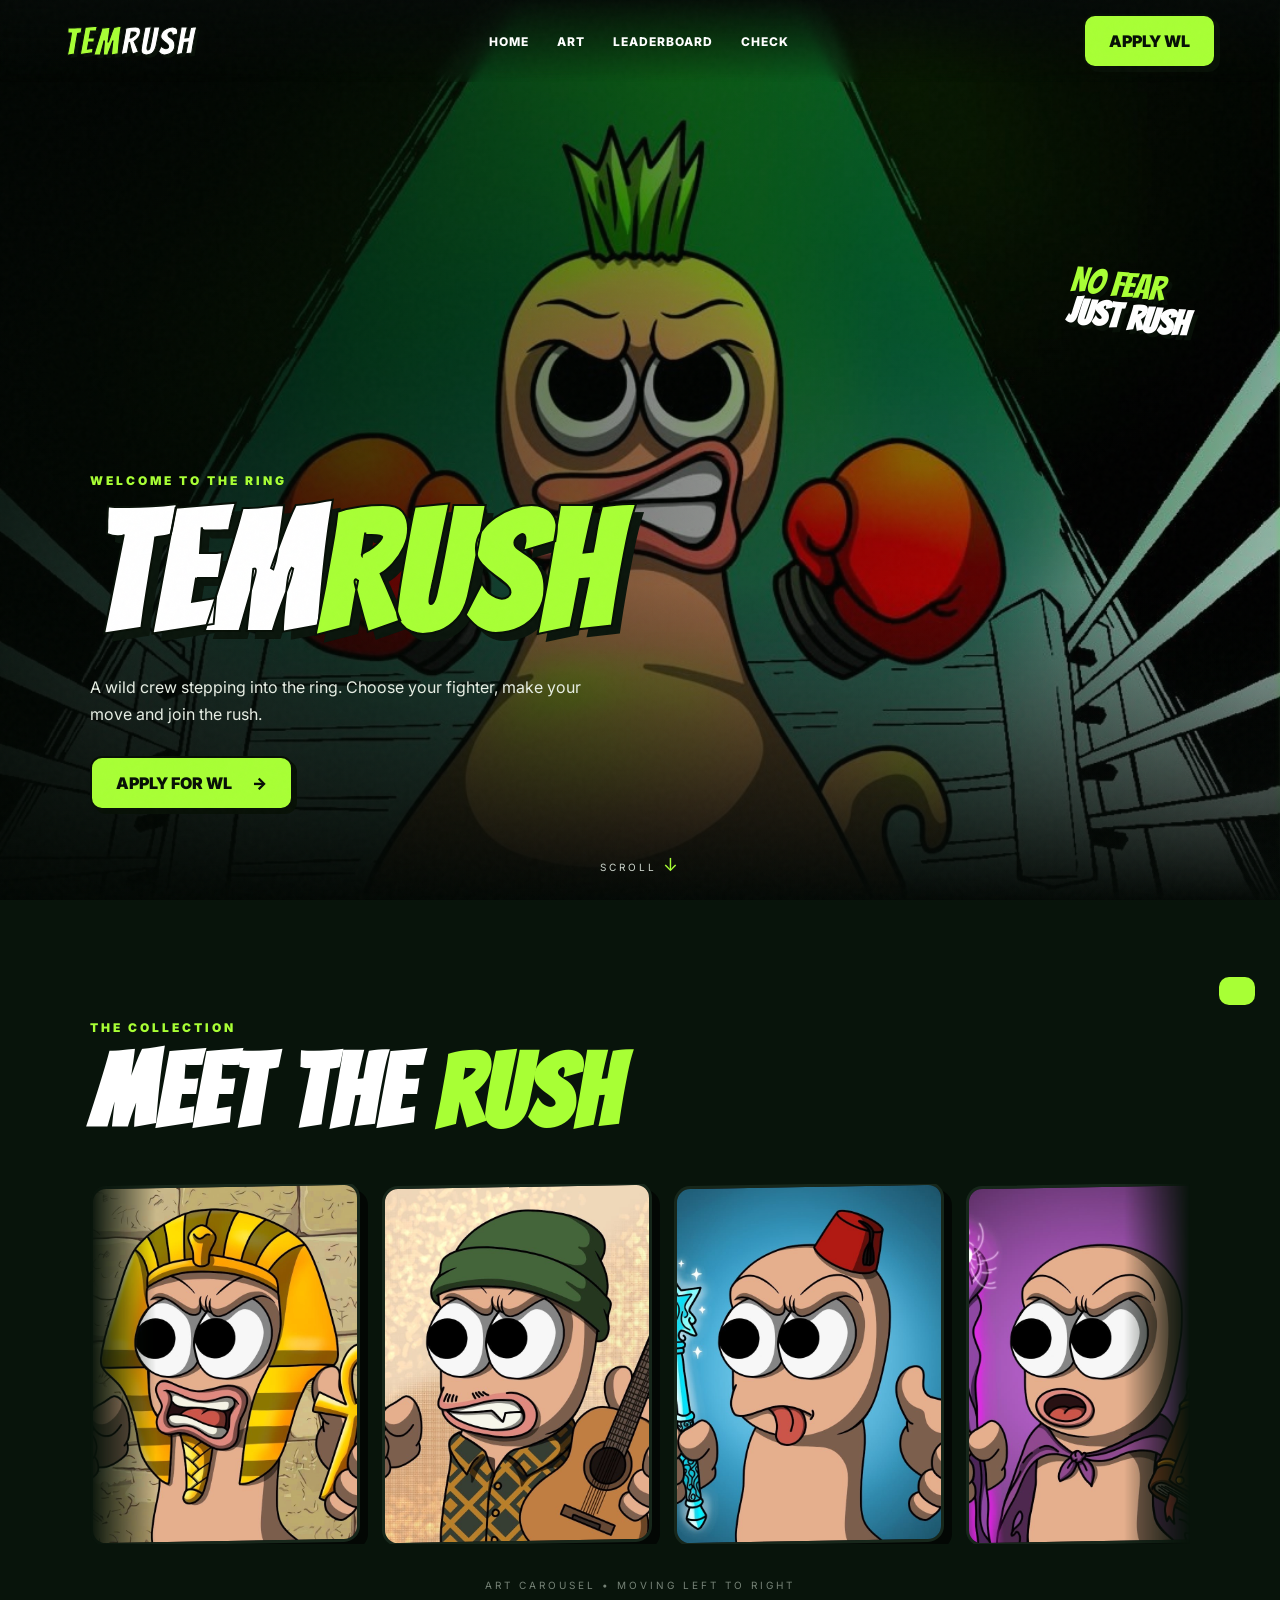
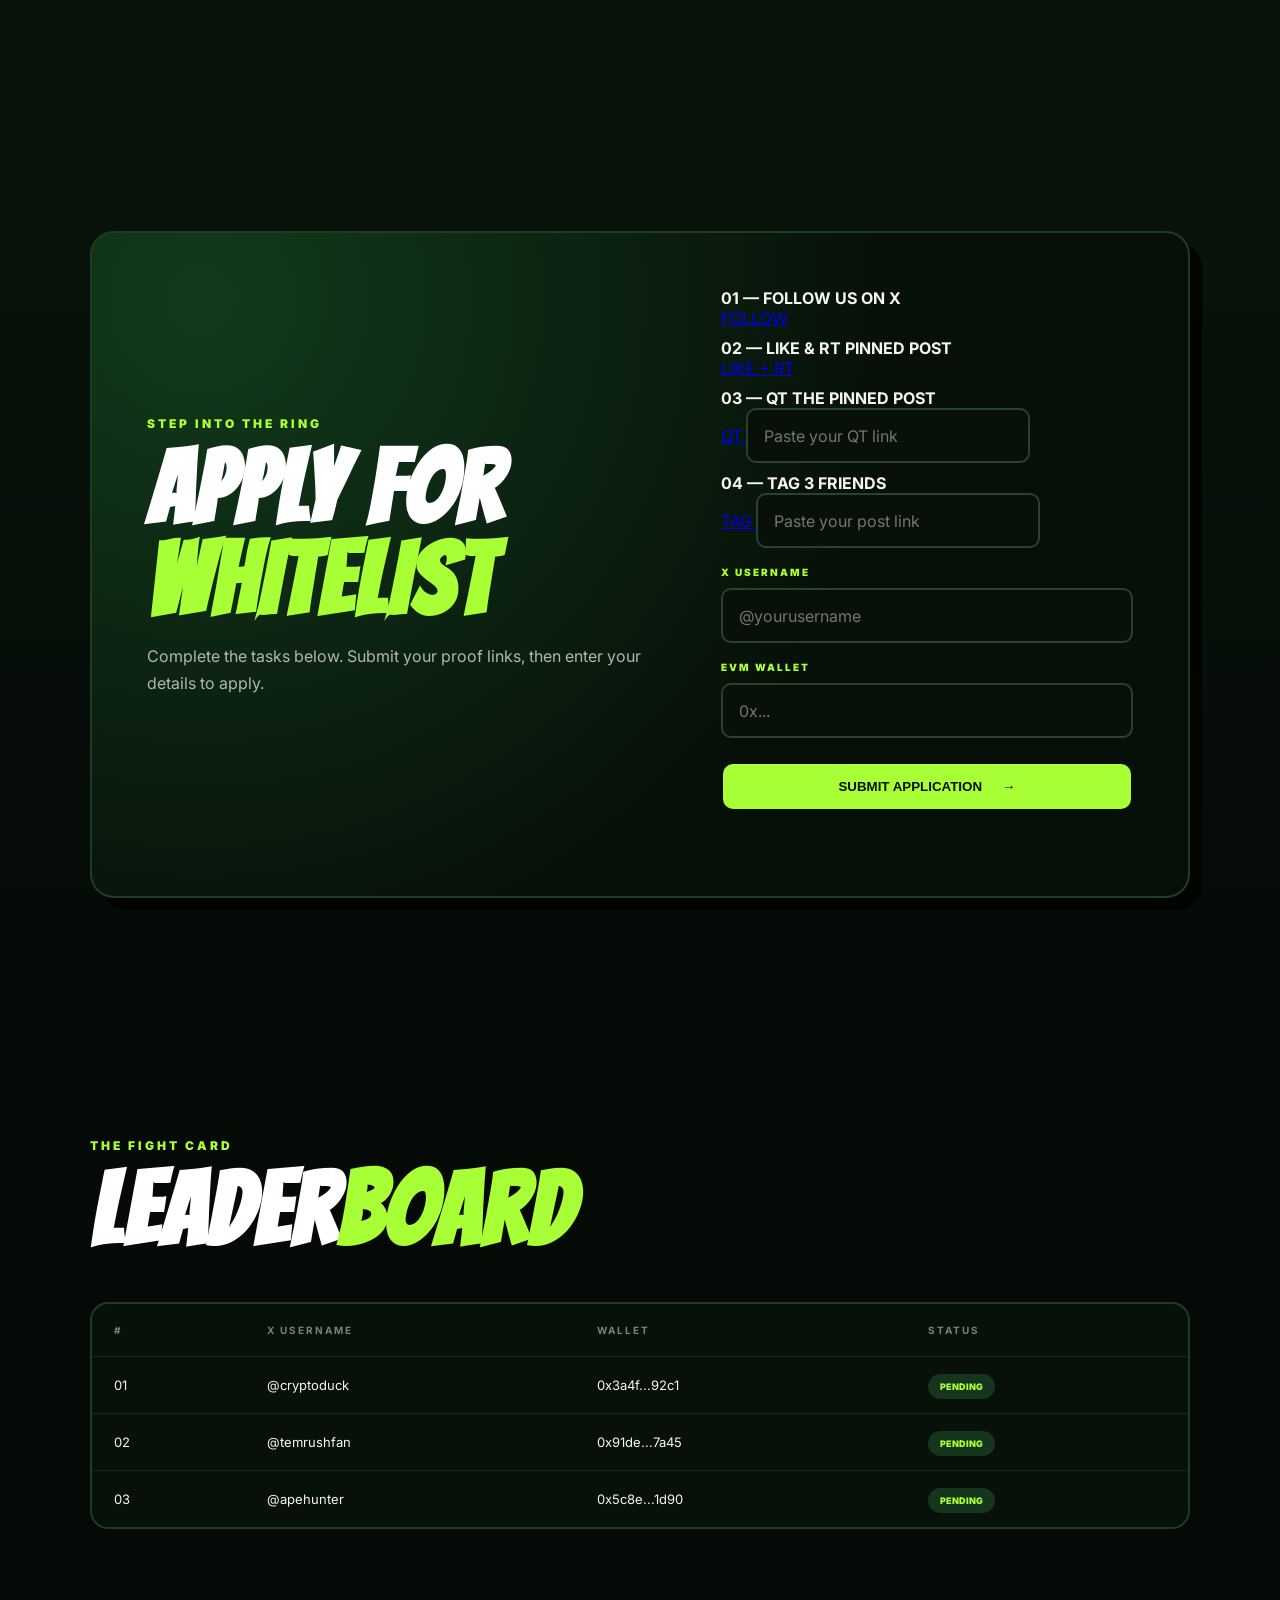
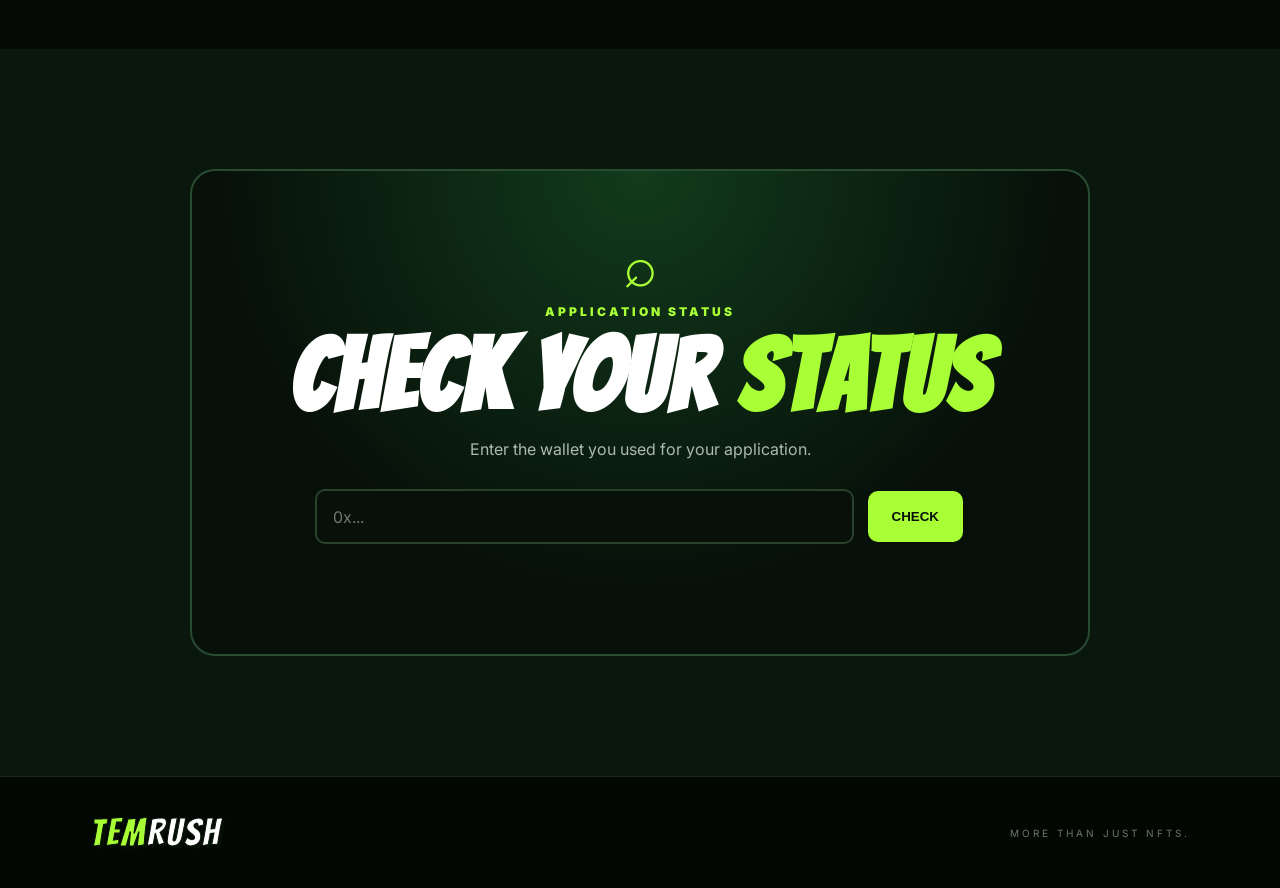
==== commit 6debfe40: "Update index.html" ====
--- a/index.html
+++ b/index.html
@@ -20,6 +20,7 @@
 
   <div class="grain"></div>
 
+
   <!-- =========================
        NAVIGATION
   ========================== -->
@@ -46,6 +47,7 @@
 
   <main>
 
+
     <!-- =========================
          HERO
     ========================== -->
@@ -188,6 +190,7 @@
 
       <div class="apply-panel">
 
+
         <div class="panel-copy">
 
           <p class="eyebrow">
@@ -220,10 +223,6 @@
               <strong>
                 01 — FOLLOW US ON X
               </strong>
-
-              <small>
-                Follow @TemrushNFTs on X
-              </small>
 
             </div>
 
@@ -233,7 +232,7 @@
               target="_blank"
               rel="noopener noreferrer"
             >
-              FOLLOW ↗
+              FOLLOW
             </a>
 
           </div>
@@ -250,10 +249,6 @@
               <strong>
                 02 — LIKE &amp; RT PINNED POST
               </strong>
-
-              <small>
-                Like and repost the pinned TEMRUSH post
-              </small>
 
             </div>
 
@@ -263,7 +258,7 @@
               target="_blank"
               rel="noopener noreferrer"
             >
-              LIKE + RT ↗
+              LIKE + RT
             </a>
 
           </div>
@@ -280,10 +275,6 @@
               <strong>
                 03 — QT THE PINNED POST
               </strong>
-
-              <small>
-                Quote-tweet the pinned TEMRUSH post
-              </small>
 
             </div>
 
@@ -293,7 +284,7 @@
               target="_blank"
               rel="noopener noreferrer"
             >
-              QT ↗
+              QT
             </a>
 
             <input
@@ -319,10 +310,6 @@
                 04 — TAG 3 FRIENDS
               </strong>
 
-              <small>
-                Tag 3 friends in the pinned TEMRUSH post
-              </small>
-
             </div>
 
             <a
@@ -331,7 +318,7 @@
               target="_blank"
               rel="noopener noreferrer"
             >
-              TAG ↗
+              TAG
             </a>
 
             <input
@@ -388,7 +375,6 @@
             SUBMIT APPLICATION <span>→</span>
           </button>
 
-
           <div
             id="formMessage"
             class="form-message"
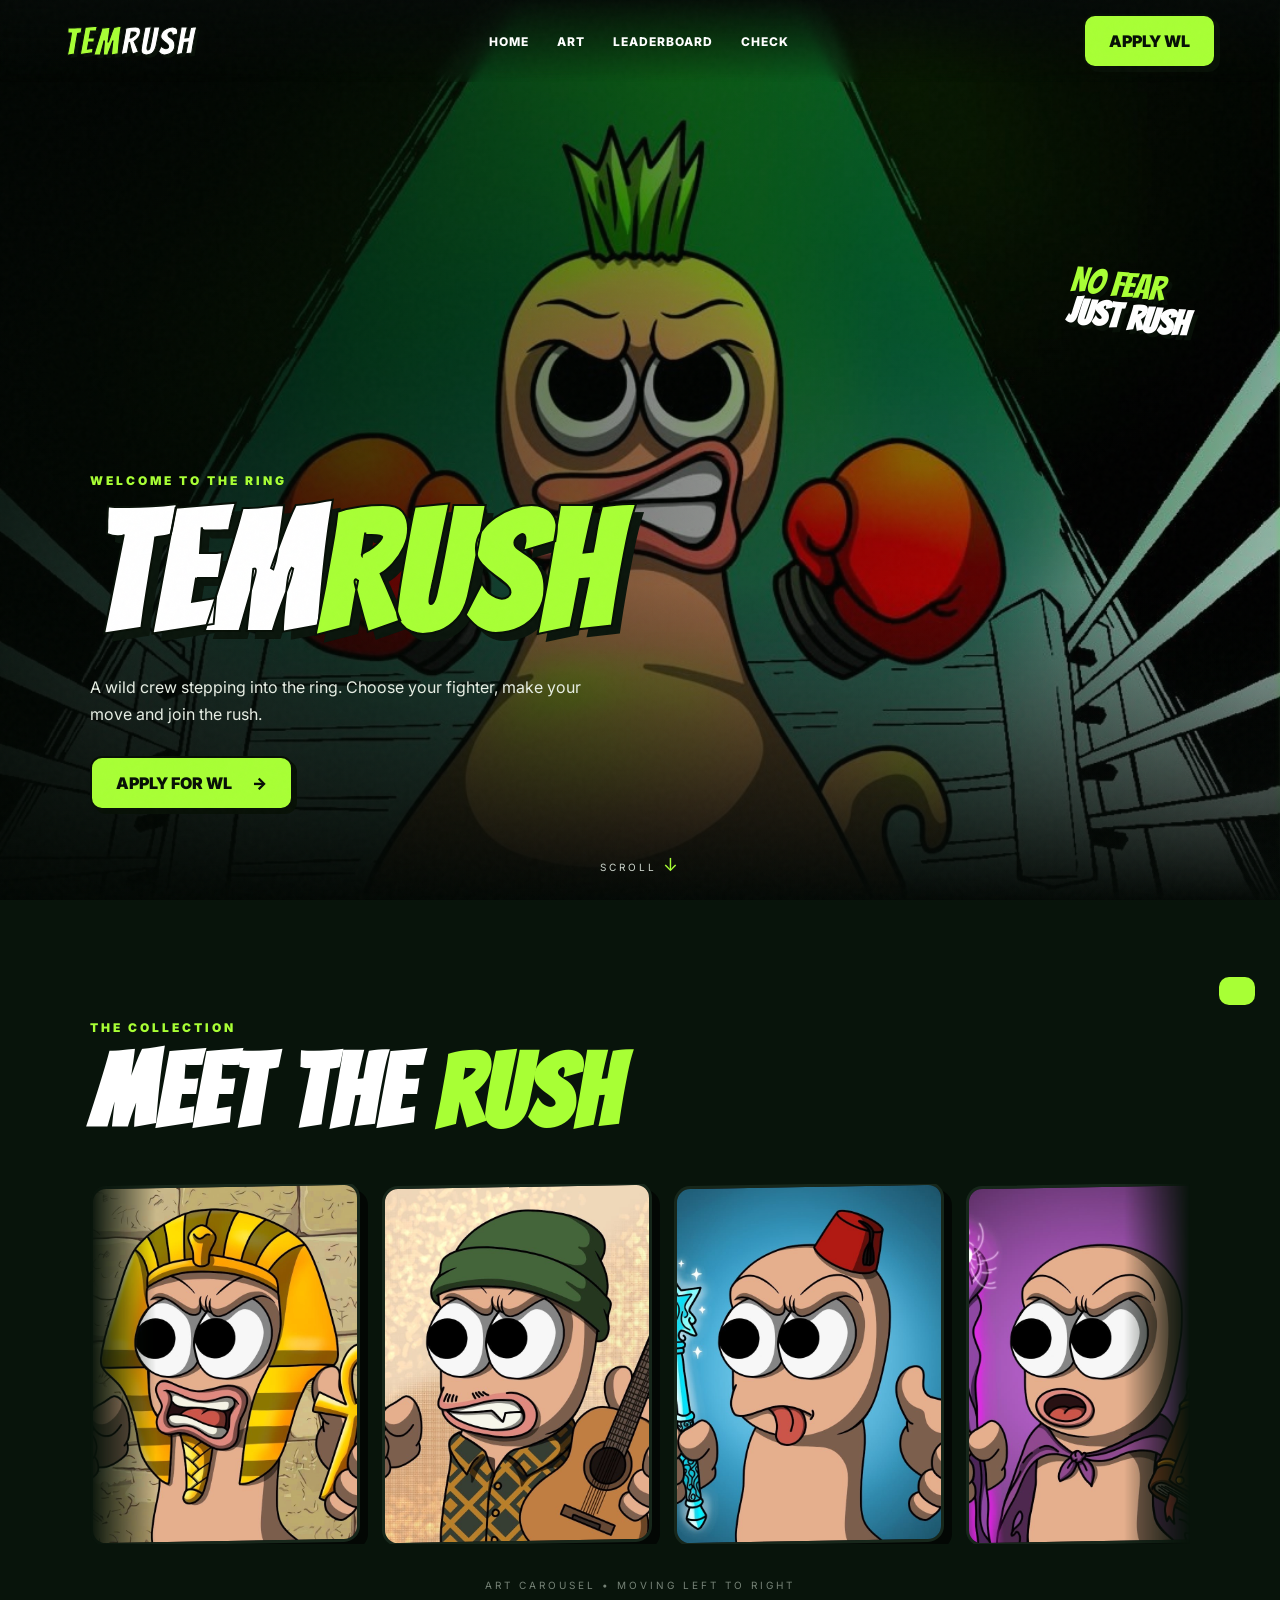
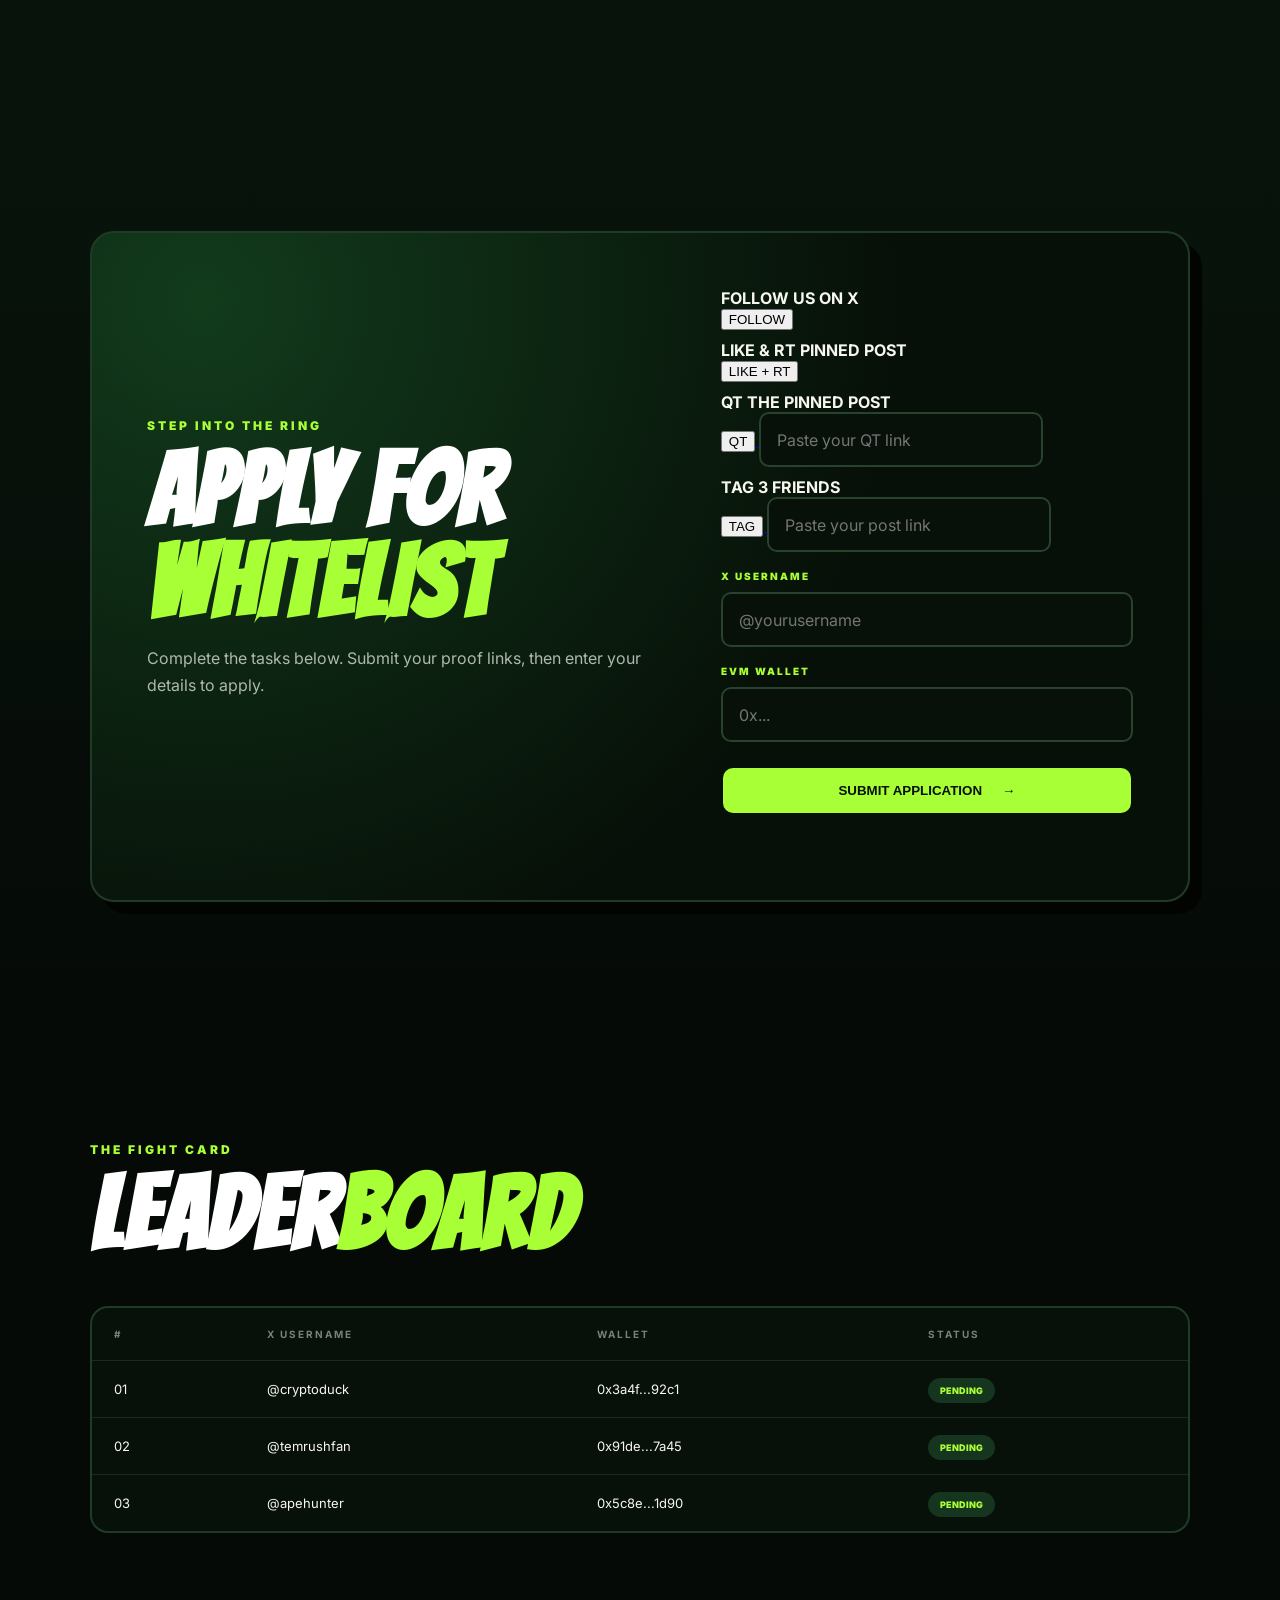
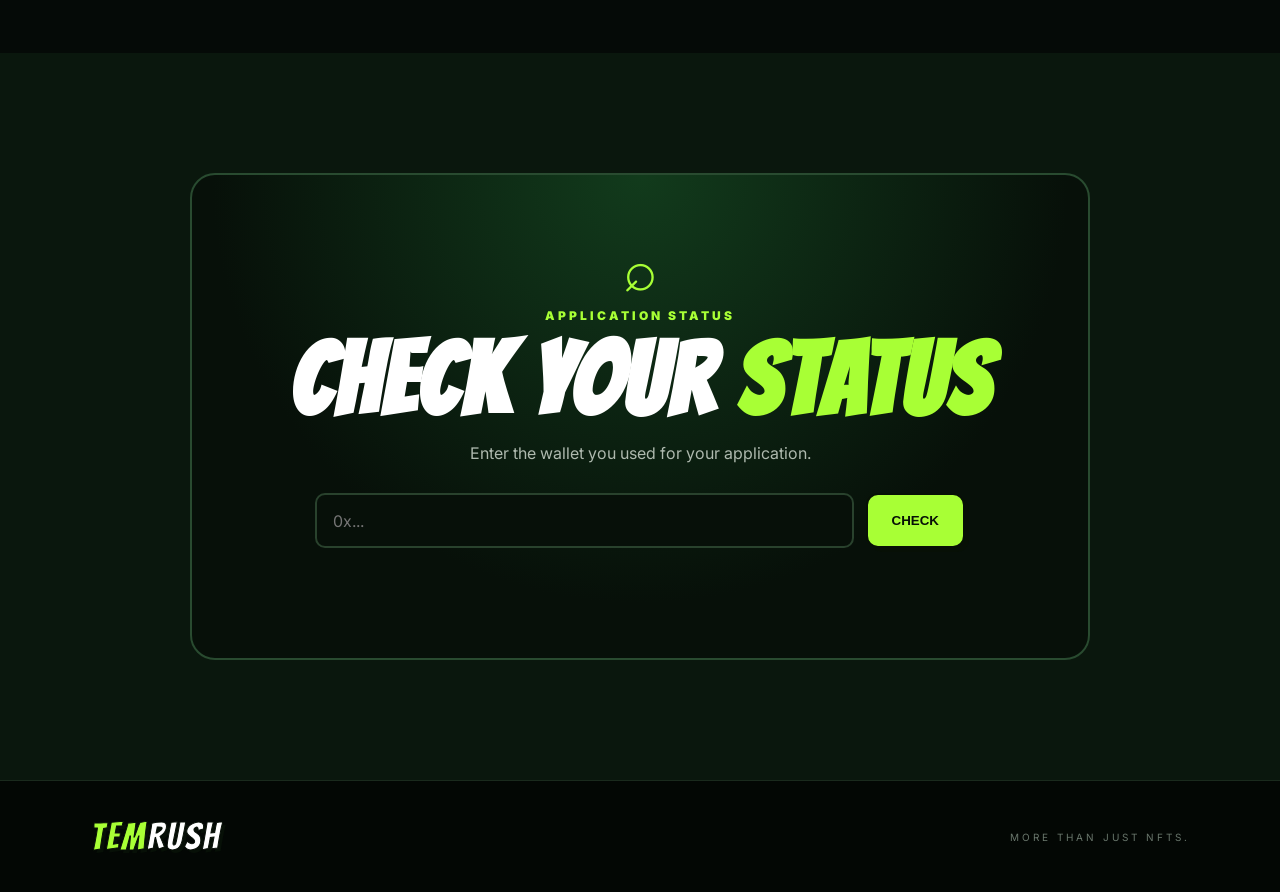
==== commit 6fc6e419: "Update index.html" ====
--- a/index.html
+++ b/index.html
@@ -212,18 +212,12 @@
         <form id="wlForm">
 
 
-          <!-- =====================
-               TASK 01
-          ====================== -->
+          <!-- FOLLOW TASK -->
 
           <div class="task-item">
 
             <div class="task-content">
-
-              <strong>
-                01 — FOLLOW US ON X
-              </strong>
-
+              <strong>FOLLOW US ON X</strong>
             </div>
 
             <a
@@ -232,24 +226,20 @@
               target="_blank"
               rel="noopener noreferrer"
             >
-              FOLLOW
+              <button type="button" class="task-button">
+                FOLLOW
+              </button>
             </a>
 
           </div>
 
 
-          <!-- =====================
-               TASK 02
-          ====================== -->
+          <!-- LIKE & RT TASK -->
 
           <div class="task-item">
 
             <div class="task-content">
-
-              <strong>
-                02 — LIKE &amp; RT PINNED POST
-              </strong>
-
+              <strong>LIKE &amp; RT PINNED POST</strong>
             </div>
 
             <a
@@ -258,24 +248,20 @@
               target="_blank"
               rel="noopener noreferrer"
             >
-              LIKE + RT
+              <button type="button" class="task-button">
+                LIKE + RT
+              </button>
             </a>
 
           </div>
 
 
-          <!-- =====================
-               TASK 03
-          ====================== -->
+          <!-- QUOTE TASK -->
 
           <div class="task-item task-with-proof">
 
             <div class="task-content">
-
-              <strong>
-                03 — QT THE PINNED POST
-              </strong>
-
+              <strong>QT THE PINNED POST</strong>
             </div>
 
             <a
@@ -284,7 +270,9 @@
               target="_blank"
               rel="noopener noreferrer"
             >
-              QT
+              <button type="button" class="task-button">
+                QT
+              </button>
             </a>
 
             <input
@@ -298,18 +286,12 @@
           </div>
 
 
-          <!-- =====================
-               TASK 04
-          ====================== -->
+          <!-- TAG FRIENDS TASK -->
 
           <div class="task-item task-with-proof">
 
             <div class="task-content">
-
-              <strong>
-                04 — TAG 3 FRIENDS
-              </strong>
-
+              <strong>TAG 3 FRIENDS</strong>
             </div>
 
             <a
@@ -318,7 +300,9 @@
               target="_blank"
               rel="noopener noreferrer"
             >
-              TAG
+              <button type="button" class="task-button">
+                TAG
+              </button>
             </a>
 
             <input
@@ -332,9 +316,7 @@
           </div>
 
 
-          <!-- =====================
-               X USERNAME
-          ====================== -->
+          <!-- X USERNAME -->
 
           <label for="xUsername">
             X USERNAME
@@ -348,9 +330,7 @@
           >
 
 
-          <!-- =====================
-               EVM WALLET
-          ====================== -->
+          <!-- EVM WALLET -->
 
           <label for="wallet">
             EVM WALLET
@@ -364,9 +344,7 @@
           >
 
 
-          <!-- =====================
-               SUBMIT
-          ====================== -->
+          <!-- SUBMIT -->
 
           <button
             class="button full"
@@ -428,71 +406,36 @@
           <tbody id="leaderboardBody">
 
             <tr>
-
-              <td>
-                01
-              </td>
-
-              <td>
-                @cryptoduck
-              </td>
-
-              <td>
-                0x3a4f...92c1
-              </td>
-
+              <td>01</td>
+              <td>@cryptoduck</td>
+              <td>0x3a4f...92c1</td>
               <td>
                 <span class="status pending">
                   PENDING
                 </span>
               </td>
-
             </tr>
 
-
             <tr>
-
-              <td>
-                02
-              </td>
-
-              <td>
-                @temrushfan
-              </td>
-
-              <td>
-                0x91de...7a45
-              </td>
-
+              <td>02</td>
+              <td>@temrushfan</td>
+              <td>0x91de...7a45</td>
               <td>
                 <span class="status pending">
                   PENDING
                 </span>
               </td>
-
             </tr>
 
-
             <tr>
-
-              <td>
-                03
-              </td>
-
-              <td>
-                @apehunter
-              </td>
-
-              <td>
-                0x5c8e...1d90
-              </td>
-
+              <td>03</td>
+              <td>@apehunter</td>
+              <td>0x5c8e...1d90</td>
               <td>
                 <span class="status pending">
                   PENDING
                 </span>
               </td>
-
             </tr>
 
           </tbody>
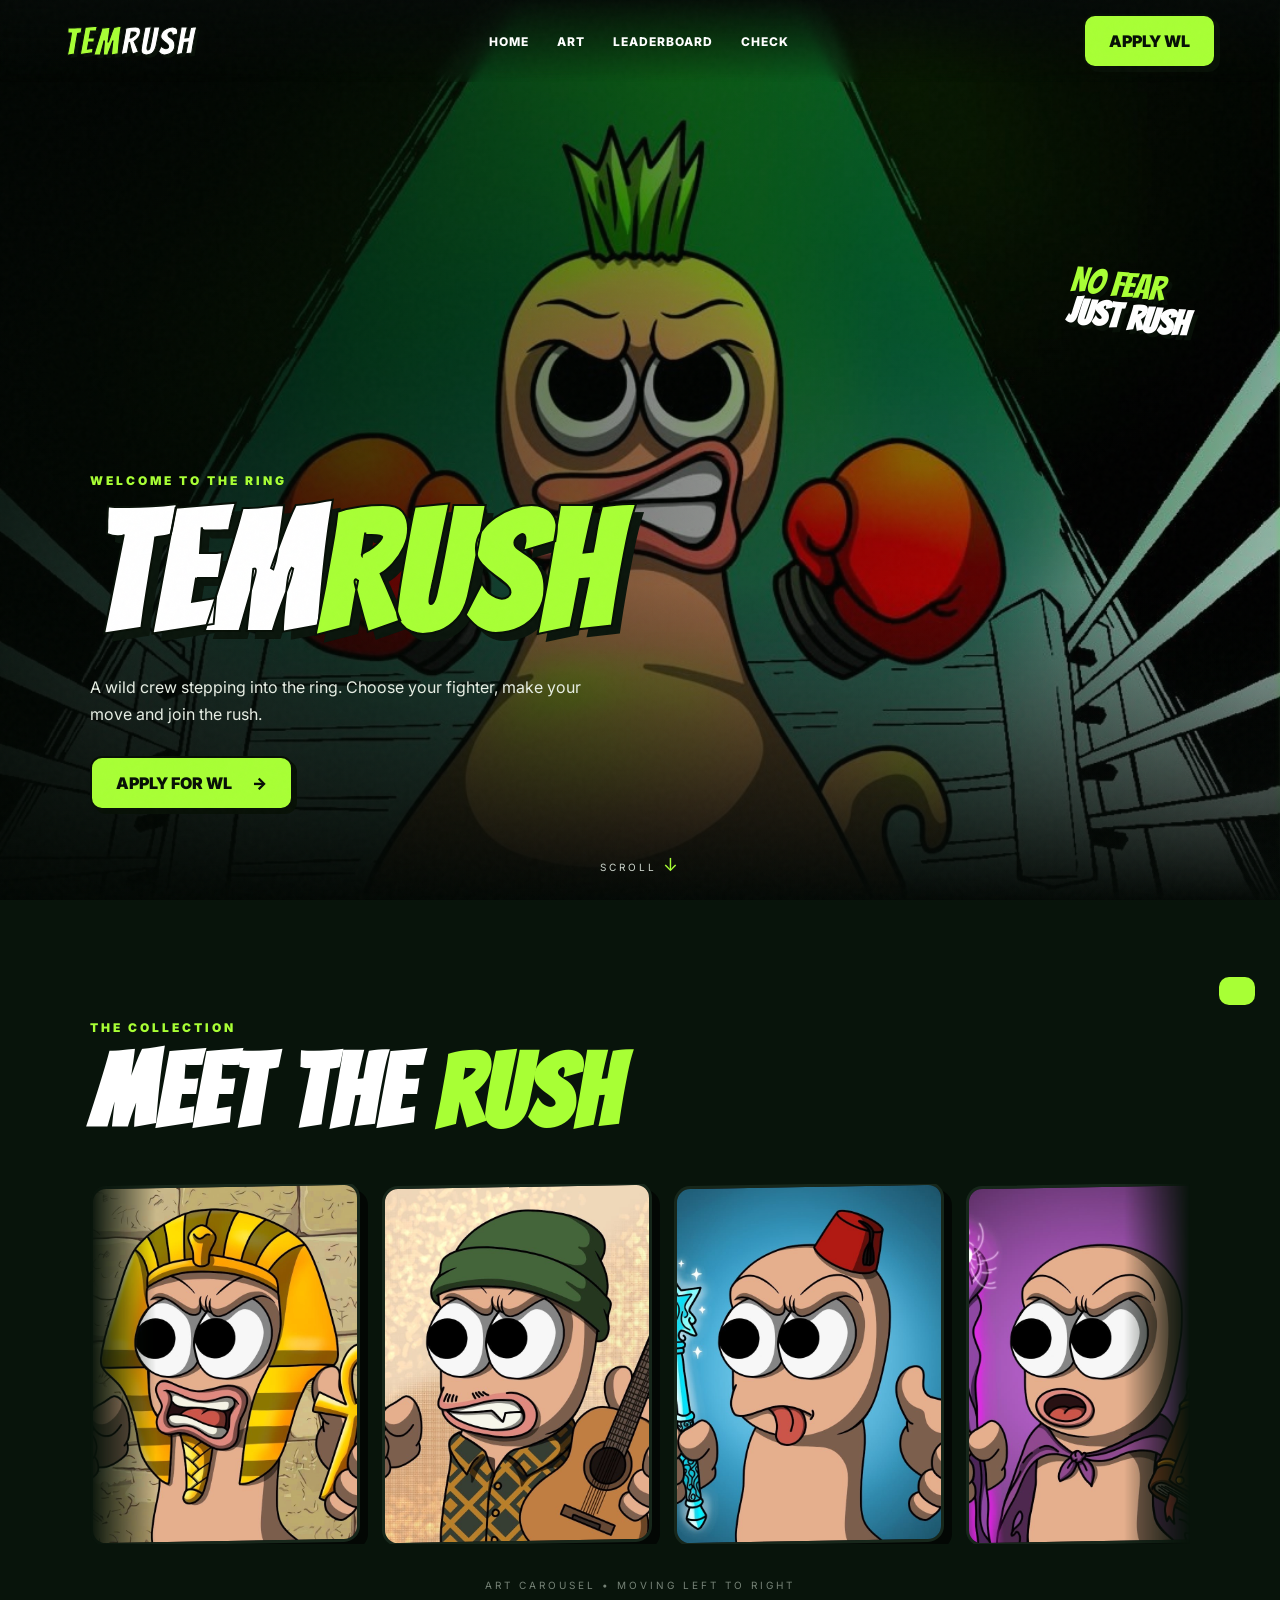
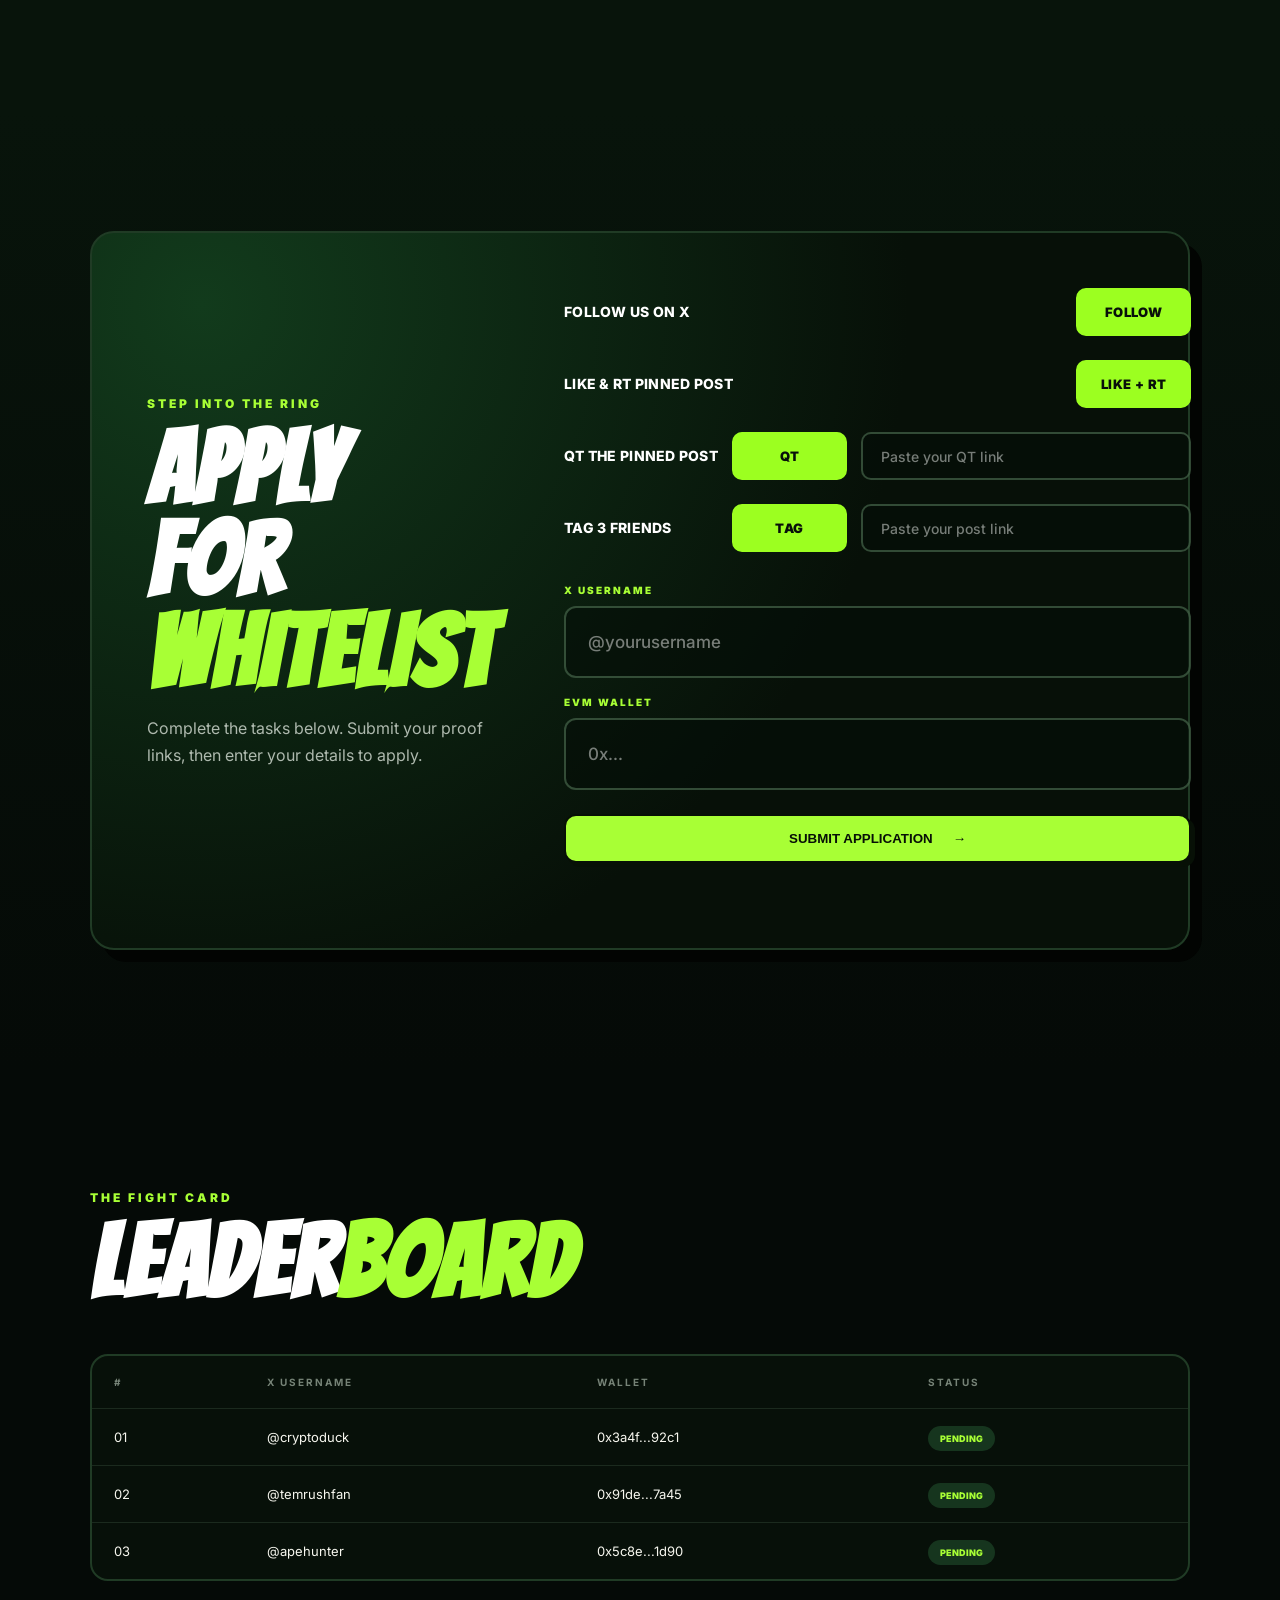
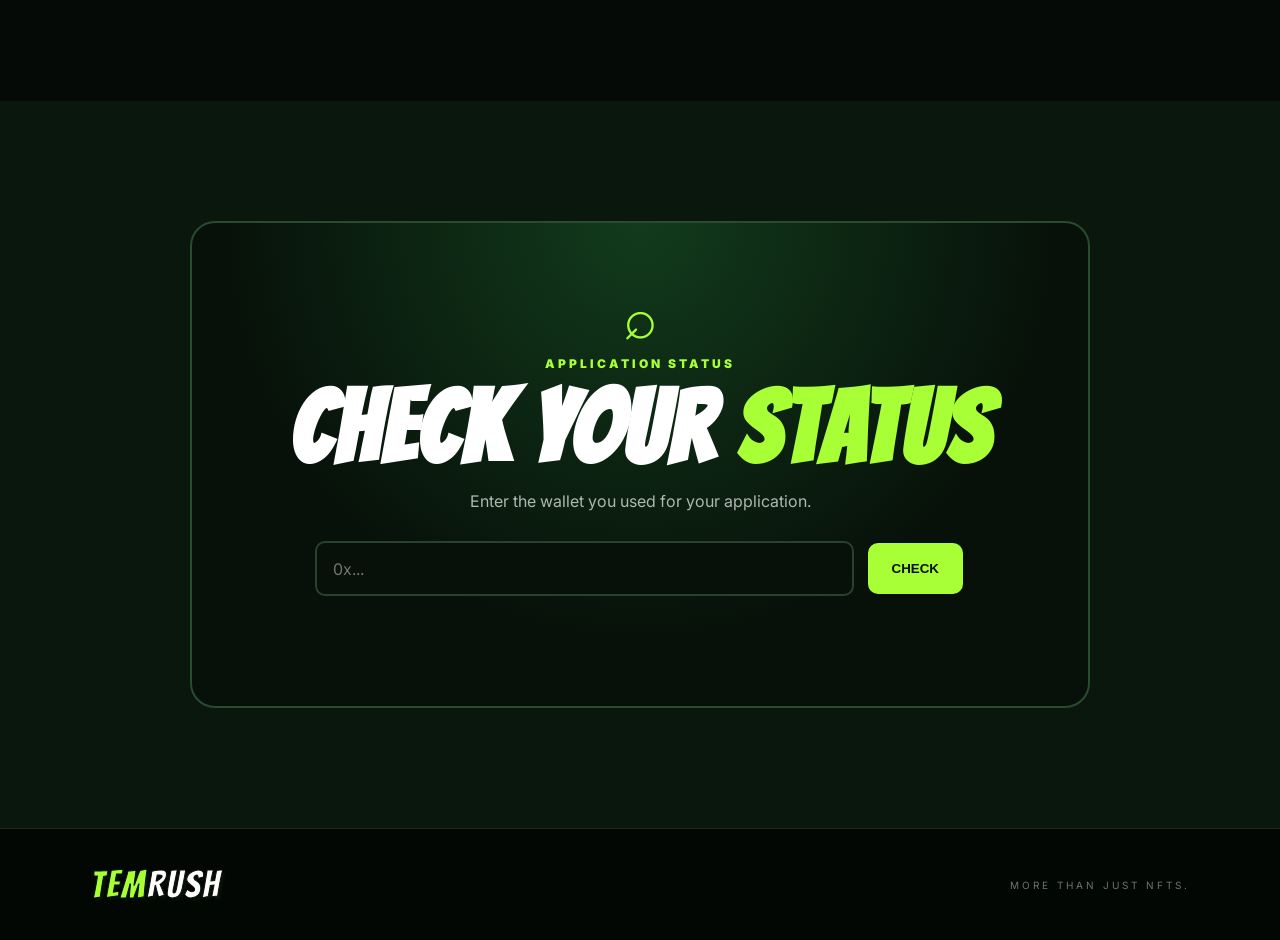
==== commit 17d3c3d6: "Update index.html" ====
--- a/index.html
+++ b/index.html
@@ -3,6 +3,7 @@
 <head>
   <meta charset="UTF-8">
   <meta name="viewport" content="width=device-width, initial-scale=1.0">
+
   <title>TEMRUSH — NFT</title>
 
   <link rel="preconnect" href="https://fonts.googleapis.com">
@@ -14,7 +15,216 @@
   >
 
   <link rel="stylesheet" href="style.css">
+
+  <!-- TASK FORM OVERRIDES -->
+  <style>
+
+    /* =========================
+       TASK CONTAINER
+    ========================== */
+
+    .task-item {
+      width: 100%;
+      display: flex;
+      align-items: center;
+      gap: 14px;
+      margin-bottom: 14px;
+      box-sizing: border-box;
+    }
+
+
+    /* =========================
+       TASK TITLE
+    ========================== */
+
+    .task-content {
+      flex: 1;
+      min-width: 0;
+    }
+
+    .task-content strong {
+      display: block;
+      font-family: "Inter", sans-serif;
+      font-size: 14px;
+      font-weight: 800;
+      letter-spacing: 0.02em;
+      color: #ffffff;
+      line-height: 1.2;
+      white-space: nowrap;
+    }
+
+
+    /* =========================
+       TASK BUTTON
+    ========================== */
+
+    .task-link {
+      flex-shrink: 0;
+      display: inline-flex;
+      align-items: center;
+      justify-content: center;
+
+      min-width: 115px;
+      height: 48px;
+      padding: 0 20px;
+
+      box-sizing: border-box;
+
+      background: #9cff20;
+      border: 2px solid #9cff20;
+      border-radius: 10px;
+
+      color: #08100a;
+      font-family: "Inter", sans-serif;
+      font-size: 13px;
+      font-weight: 900;
+      letter-spacing: 0.03em;
+
+      text-decoration: none;
+
+      transition:
+        transform 0.2s ease,
+        background 0.2s ease,
+        box-shadow 0.2s ease;
+    }
+
+    .task-link:hover {
+      background: #b4ff4b;
+      border-color: #b4ff4b;
+      transform: translateY(-2px);
+      box-shadow: 0 8px 20px rgba(156, 255, 32, 0.15);
+    }
+
+
+    /* =========================
+       PROOF INPUTS
+    ========================== */
+
+    .proof-input {
+      flex: 0 1 330px;
+      width: 330px;
+      min-width: 0;
+      height: 48px;
+
+      box-sizing: border-box;
+
+      padding: 0 18px;
+
+      background: rgba(5, 14, 8, 0.55);
+      border: 2px solid rgba(108, 150, 111, 0.45);
+      border-radius: 10px;
+
+      color: #ffffff;
+
+      font-family: "Inter", sans-serif;
+      font-size: 14px;
+      font-weight: 500;
+
+      outline: none;
+
+      transition:
+        border-color 0.2s ease,
+        box-shadow 0.2s ease;
+    }
+
+    .proof-input::placeholder {
+      color: #777d78;
+      opacity: 1;
+    }
+
+    .proof-input:focus {
+      border-color: #9cff20;
+      box-shadow: 0 0 0 3px rgba(156, 255, 32, 0.08);
+    }
+
+
+    /* =========================
+       FORM INPUTS
+       KEEP SAME TEMRUSH STYLE
+    ========================== */
+
+    #xUsername,
+    #wallet {
+      width: 100%;
+      height: 72px;
+      box-sizing: border-box;
+
+      padding: 0 22px;
+
+      background: rgba(5, 14, 8, 0.55);
+      border: 2px solid rgba(108, 150, 111, 0.45);
+      border-radius: 12px;
+
+      color: #ffffff;
+
+      font-family: "Inter", sans-serif;
+      font-size: 17px;
+      font-weight: 500;
+
+      outline: none;
+
+      transition:
+        border-color 0.2s ease,
+        box-shadow 0.2s ease;
+    }
+
+    #xUsername::placeholder,
+    #wallet::placeholder {
+      color: #777d78;
+      opacity: 1;
+    }
+
+    #xUsername:focus,
+    #wallet:focus {
+      border-color: #9cff20;
+      box-shadow: 0 0 0 3px rgba(156, 255, 32, 0.08);
+    }
+
+
+    /* =========================
+       TASK SPACING
+    ========================== */
+
+    #wlForm {
+      width: 100%;
+    }
+
+
+    /* =========================
+       MOBILE
+    ========================== */
+
+    @media (max-width: 800px) {
+
+      .task-item {
+        flex-wrap: wrap;
+        gap: 10px;
+      }
+
+      .task-content {
+        flex: 1 1 100%;
+      }
+
+      .task-content strong {
+        white-space: normal;
+      }
+
+      .task-link {
+        min-width: 110px;
+        height: 48px;
+      }
+
+      .proof-input {
+        flex: 1 1 calc(100% - 125px);
+        width: auto;
+      }
+
+    }
+
+  </style>
+
 </head>
+
 
 <body>
 
@@ -191,6 +401,8 @@
       <div class="apply-panel">
 
 
+        <!-- LEFT SIDE -->
+
         <div class="panel-copy">
 
           <p class="eyebrow">
@@ -209,10 +421,12 @@
         </div>
 
 
+        <!-- RIGHT SIDE -->
+
         <form id="wlForm">
 
 
-          <!-- FOLLOW TASK -->
+          <!-- FOLLOW -->
 
           <div class="task-item">
 
@@ -226,15 +440,13 @@
               target="_blank"
               rel="noopener noreferrer"
             >
-              <button type="button" class="task-button">
-                FOLLOW
-              </button>
+              FOLLOW
             </a>
 
           </div>
 
 
-          <!-- LIKE & RT TASK -->
+          <!-- LIKE + RT -->
 
           <div class="task-item">
 
@@ -248,15 +460,13 @@
               target="_blank"
               rel="noopener noreferrer"
             >
-              <button type="button" class="task-button">
-                LIKE + RT
-              </button>
+              LIKE + RT
             </a>
 
           </div>
 
 
-          <!-- QUOTE TASK -->
+          <!-- QT -->
 
           <div class="task-item task-with-proof">
 
@@ -270,9 +480,7 @@
               target="_blank"
               rel="noopener noreferrer"
             >
-              <button type="button" class="task-button">
-                QT
-              </button>
+              QT
             </a>
 
             <input
@@ -286,7 +494,7 @@
           </div>
 
 
-          <!-- TAG FRIENDS TASK -->
+          <!-- TAG FRIENDS -->
 
           <div class="task-item task-with-proof">
 
@@ -300,9 +508,7 @@
               target="_blank"
               rel="noopener noreferrer"
             >
-              <button type="button" class="task-button">
-                TAG
-              </button>
+              TAG
             </a>
 
             <input
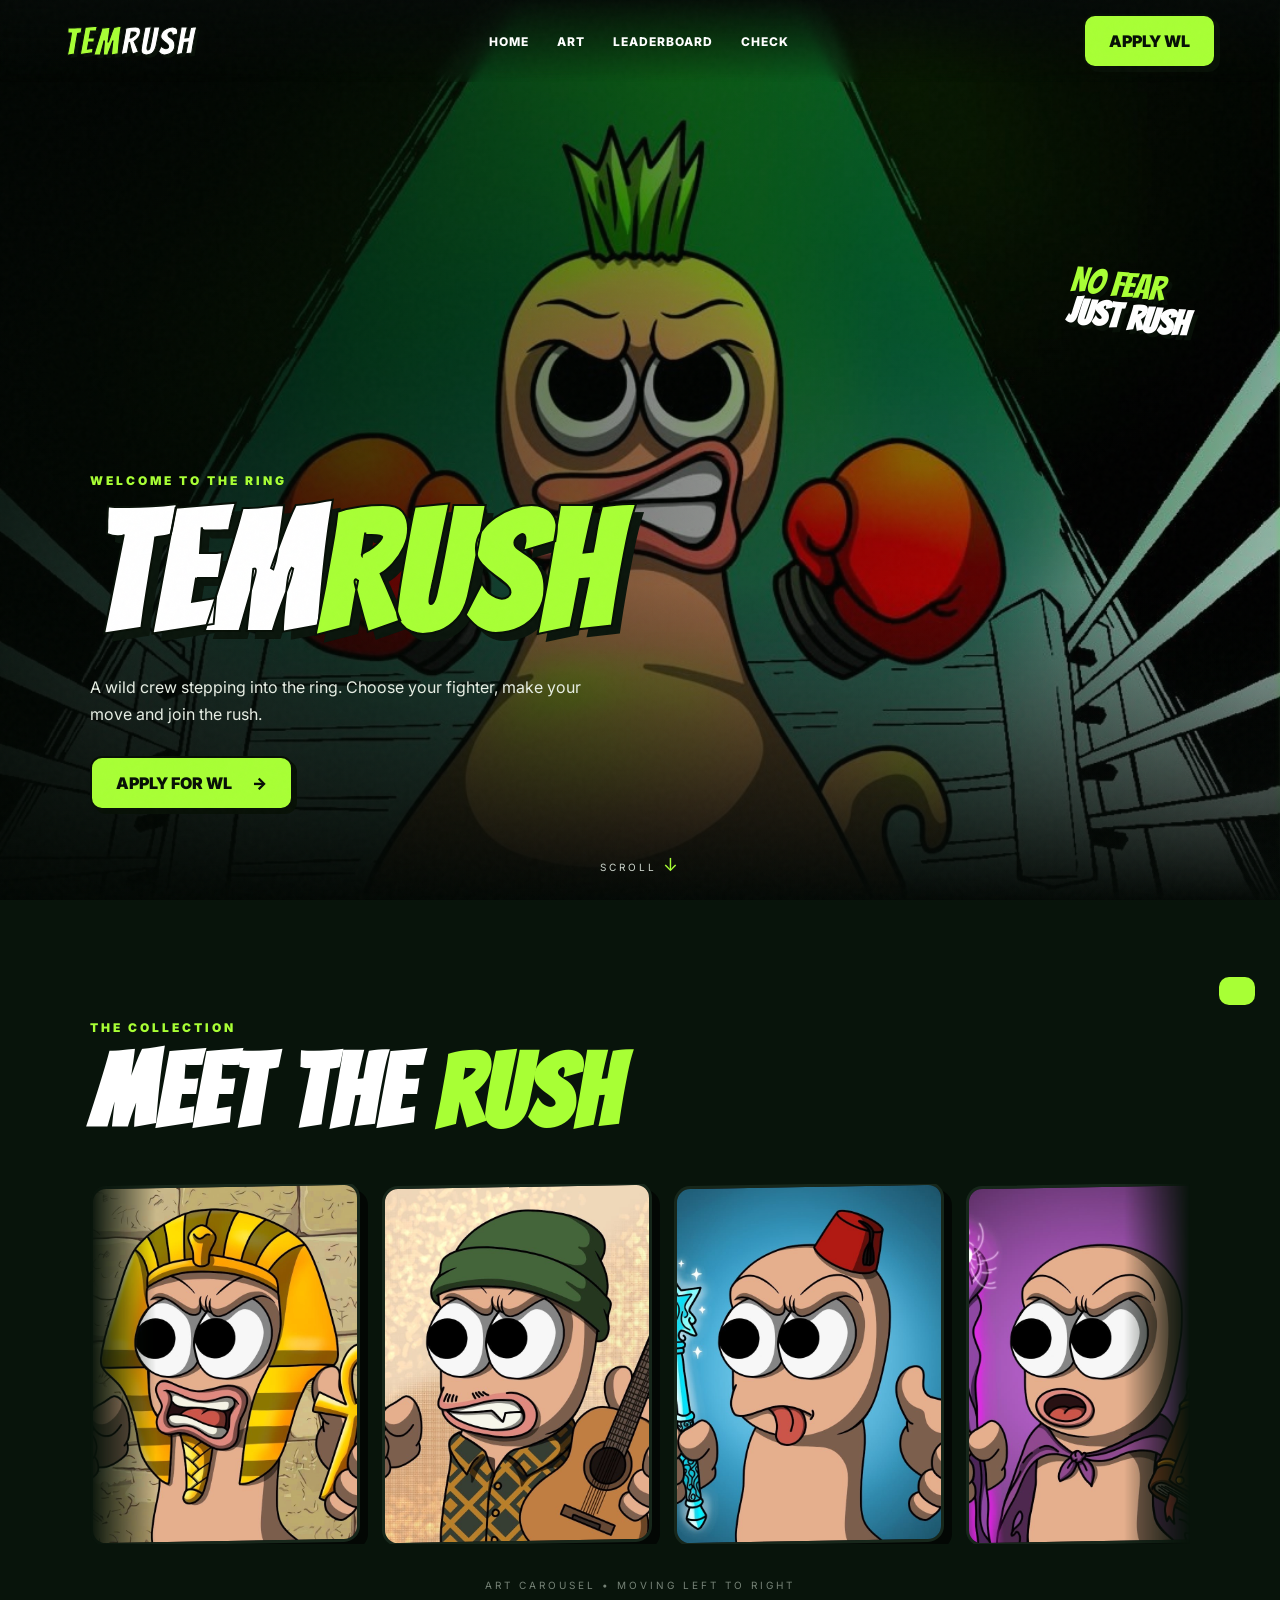
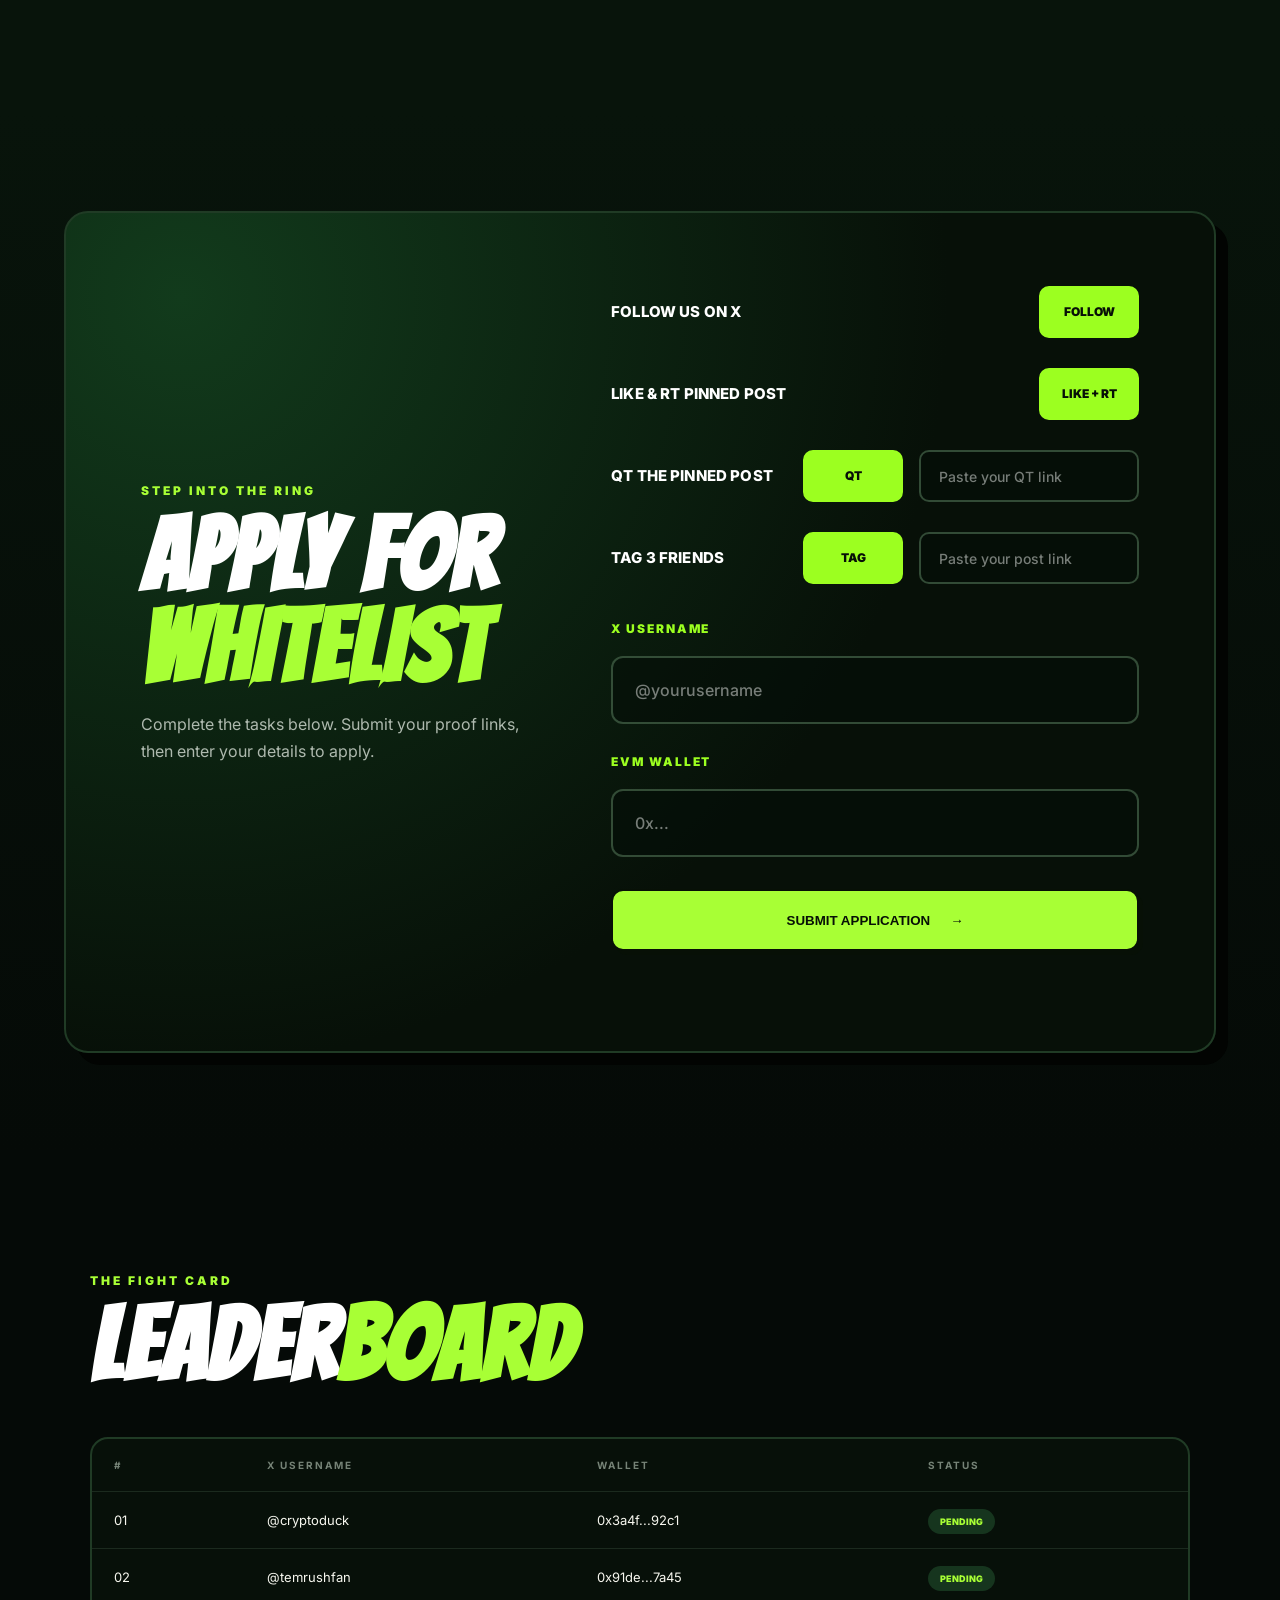
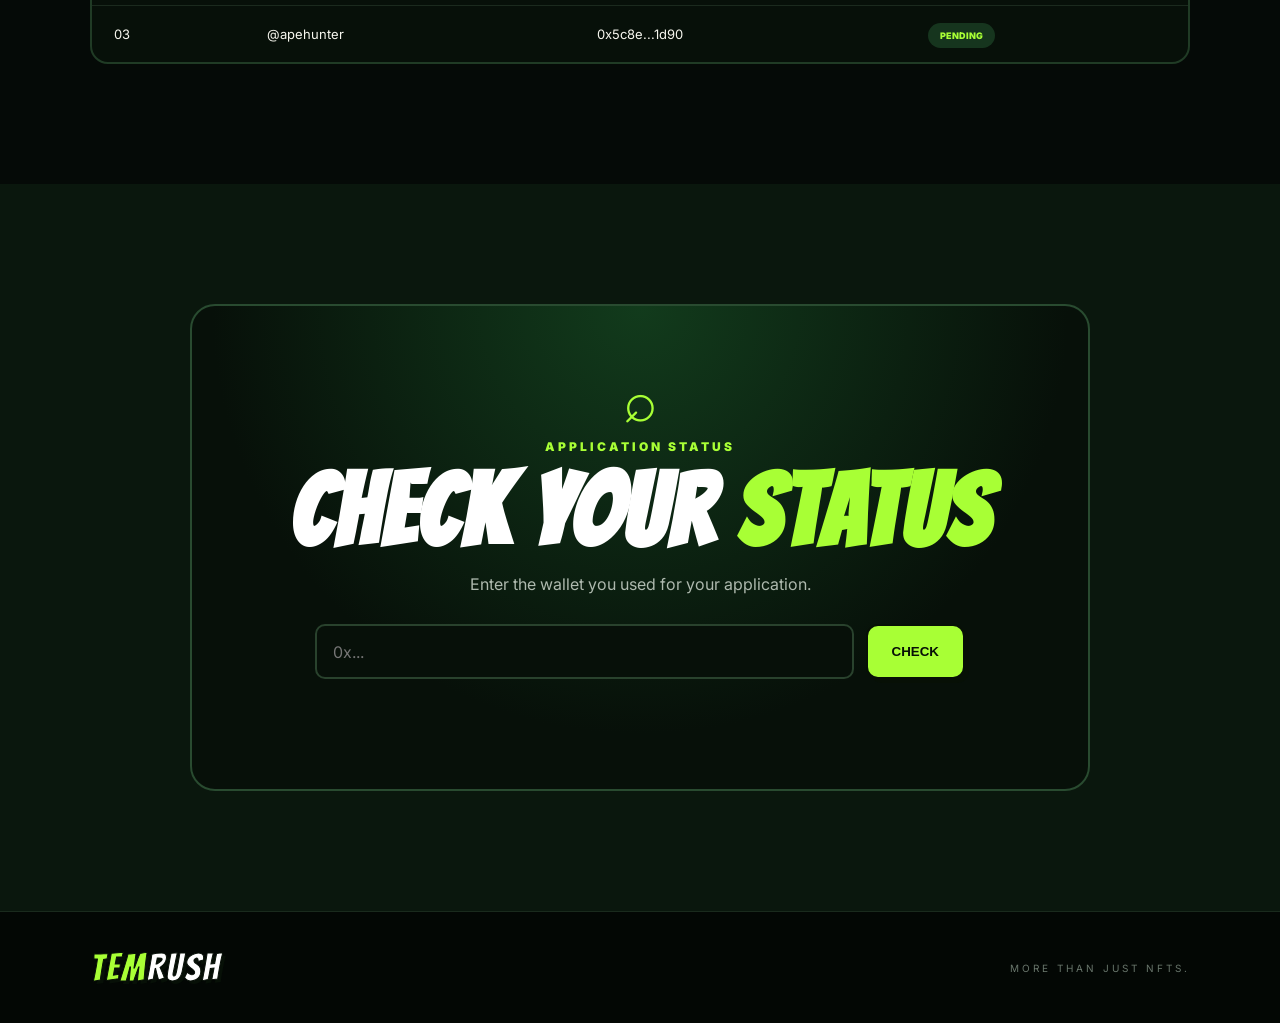
==== commit c4d9dd35: "Update index.html" ====
--- a/index.html
+++ b/index.html
@@ -16,71 +16,173 @@
 
   <link rel="stylesheet" href="style.css">
 
-  <!-- TASK FORM OVERRIDES -->
+
+  <!-- =====================================================
+       APPLY WL LAYOUT FIX
+  ====================================================== -->
+
   <style>
 
-    /* =========================
-       TASK CONTAINER
-    ========================== */
+    /* =====================================================
+       APPLY SECTION
+    ====================================================== */
+
+    .apply-section {
+      width: 100%;
+      padding: 100px 5vw;
+      box-sizing: border-box;
+    }
+
+
+    /* =====================================================
+       MAIN APPLY PANEL
+    ====================================================== */
+
+    .apply-panel {
+      width: 100%;
+      max-width: 1400px;
+      min-height: 650px;
+
+      margin: 0 auto;
+
+      padding: 70px 75px;
+
+      box-sizing: border-box;
+
+      display: grid;
+      grid-template-columns: minmax(0, 0.85fr) minmax(0, 1.15fr);
+      gap: 80px;
+
+      align-items: center;
+    }
+
+
+    /* =====================================================
+       LEFT SIDE
+    ====================================================== */
+
+    .panel-copy {
+      min-width: 0;
+    }
+
+    .panel-copy h2 {
+      max-width: 650px;
+    }
+
+    .panel-copy p:last-child {
+      max-width: 600px;
+    }
+
+
+    /* =====================================================
+       FORM
+    ====================================================== */
+
+    #wlForm {
+      width: 100%;
+      min-width: 0;
+
+      display: flex;
+      flex-direction: column;
+
+      box-sizing: border-box;
+    }
+
+
+    /* =====================================================
+       TASK ROW
+    ====================================================== */
 
     .task-item {
       width: 100%;
+      min-height: 58px;
+
+      display: grid;
+
+      grid-template-columns: minmax(0, 1fr) auto;
+
+      align-items: center;
+
+      column-gap: 16px;
+
+      margin-bottom: 14px;
+
+      box-sizing: border-box;
+    }
+
+
+    /* =====================================================
+       TASK WITH PROOF
+    ====================================================== */
+
+    .task-item.task-with-proof {
+      grid-template-columns:
+        minmax(0, 1fr)
+        100px
+        minmax(220px, 1fr);
+    }
+
+
+    /* =====================================================
+       TASK TEXT
+    ====================================================== */
+
+    .task-content {
+      min-width: 0;
+    }
+
+    .task-content strong {
+      display: block;
+
+      margin: 0;
+
+      font-family: "Inter", sans-serif;
+      font-size: 15px;
+      font-weight: 800;
+
+      line-height: 1.2;
+
+      letter-spacing: 0.01em;
+
+      color: #ffffff;
+
+      white-space: nowrap;
+    }
+
+
+    /* =====================================================
+       TASK BUTTON
+    ====================================================== */
+
+    .task-link {
+      width: 100%;
+      min-width: 100px;
+      height: 52px;
+
+      padding: 0 18px;
+
       display: flex;
       align-items: center;
-      gap: 14px;
-      margin-bottom: 14px;
+      justify-content: center;
+
       box-sizing: border-box;
-    }
-
-
-    /* =========================
-       TASK TITLE
-    ========================== */
-
-    .task-content {
-      flex: 1;
-      min-width: 0;
-    }
-
-    .task-content strong {
-      display: block;
-      font-family: "Inter", sans-serif;
-      font-size: 14px;
-      font-weight: 800;
-      letter-spacing: 0.02em;
-      color: #ffffff;
-      line-height: 1.2;
-      white-space: nowrap;
-    }
-
-
-    /* =========================
-       TASK BUTTON
-    ========================== */
-
-    .task-link {
-      flex-shrink: 0;
-      display: inline-flex;
-      align-items: center;
-      justify-content: center;
-
-      min-width: 115px;
-      height: 48px;
-      padding: 0 20px;
-
-      box-sizing: border-box;
 
       background: #9cff20;
+
       border: 2px solid #9cff20;
       border-radius: 10px;
 
-      color: #08100a;
+      color: #071007;
+
       font-family: "Inter", sans-serif;
-      font-size: 13px;
+      font-size: 12px;
       font-weight: 900;
-      letter-spacing: 0.03em;
+
+      line-height: 1;
 
       text-decoration: none;
+
+      cursor: pointer;
 
       transition:
         transform 0.2s ease,
@@ -89,29 +191,34 @@
     }
 
     .task-link:hover {
-      background: #b4ff4b;
-      border-color: #b4ff4b;
+      background: #b1ff48;
+      border-color: #b1ff48;
+
       transform: translateY(-2px);
-      box-shadow: 0 8px 20px rgba(156, 255, 32, 0.15);
-    }
-
-
-    /* =========================
-       PROOF INPUTS
-    ========================== */
+
+      box-shadow:
+        0 8px 25px rgba(156, 255, 32, 0.18);
+    }
+
+
+    /* =====================================================
+       PROOF INPUT
+    ====================================================== */
 
     .proof-input {
-      flex: 0 1 330px;
-      width: 330px;
+      width: 100%;
+      height: 52px;
+
       min-width: 0;
-      height: 48px;
+
+      padding: 0 18px;
 
       box-sizing: border-box;
 
-      padding: 0 18px;
-
       background: rgba(5, 14, 8, 0.55);
+
       border: 2px solid rgba(108, 150, 111, 0.45);
+
       border-radius: 10px;
 
       color: #ffffff;
@@ -134,31 +241,70 @@
 
     .proof-input:focus {
       border-color: #9cff20;
-      box-shadow: 0 0 0 3px rgba(156, 255, 32, 0.08);
-    }
-
-
-    /* =========================
-       FORM INPUTS
-       KEEP SAME TEMRUSH STYLE
-    ========================== */
+
+      box-shadow:
+        0 0 0 3px rgba(156, 255, 32, 0.08);
+    }
+
+
+    /* =====================================================
+       REMOVE OLD TASK ELEMENTS IF PRESENT
+    ====================================================== */
+
+    .task-item input[type="checkbox"],
+    .task-item .task-check,
+    .proof-example {
+      display: none !important;
+    }
+
+
+    /* =====================================================
+       LABELS
+    ====================================================== */
+
+    #wlForm > label {
+      display: block;
+
+      margin-top: 10px;
+      margin-bottom: 10px;
+
+      font-family: "Inter", sans-serif;
+
+      font-size: 12px;
+      font-weight: 900;
+
+      letter-spacing: 0.16em;
+
+      color: #9cff20;
+    }
+
+
+    /* =====================================================
+       USERNAME + WALLET
+    ====================================================== */
 
     #xUsername,
     #wallet {
       width: 100%;
-      height: 72px;
+      height: 68px;
+
       box-sizing: border-box;
 
       padding: 0 22px;
 
+      margin-bottom: 10px;
+
       background: rgba(5, 14, 8, 0.55);
+
       border: 2px solid rgba(108, 150, 111, 0.45);
+
       border-radius: 12px;
 
       color: #ffffff;
 
       font-family: "Inter", sans-serif;
-      font-size: 17px;
+
+      font-size: 16px;
       font-weight: 500;
 
       outline: none;
@@ -177,46 +323,215 @@
     #xUsername:focus,
     #wallet:focus {
       border-color: #9cff20;
-      box-shadow: 0 0 0 3px rgba(156, 255, 32, 0.08);
-    }
-
-
-    /* =========================
-       TASK SPACING
-    ========================== */
-
-    #wlForm {
+
+      box-shadow:
+        0 0 0 3px rgba(156, 255, 32, 0.08);
+    }
+
+
+    /* =====================================================
+       SUBMIT BUTTON
+    ====================================================== */
+
+    #wlForm .button.full {
       width: 100%;
-    }
-
-
-    /* =========================
-       MOBILE
-    ========================== */
-
-    @media (max-width: 800px) {
-
-      .task-item {
-        flex-wrap: wrap;
-        gap: 10px;
-      }
-
-      .task-content {
-        flex: 1 1 100%;
-      }
-
-      .task-content strong {
-        white-space: normal;
+      height: 62px;
+
+      margin-top: 12px;
+
+      box-sizing: border-box;
+    }
+
+
+    /* =====================================================
+       MESSAGE
+    ====================================================== */
+
+    #formMessage {
+      width: 100%;
+      box-sizing: border-box;
+    }
+
+
+    /* =====================================================
+       LARGE DESKTOP
+    ====================================================== */
+
+    @media (min-width: 1400px) {
+
+      .apply-panel {
+        max-width: 1450px;
+
+        padding-left: 85px;
+        padding-right: 85px;
+
+        gap: 100px;
+      }
+
+      .task-item.task-with-proof {
+        grid-template-columns:
+          minmax(0, 1fr)
+          110px
+          minmax(280px, 1fr);
       }
 
       .task-link {
         min-width: 110px;
+      }
+
+    }
+
+
+    /* =====================================================
+       TABLET
+    ====================================================== */
+
+    @media (max-width: 1100px) {
+
+      .apply-section {
+        padding: 80px 30px;
+      }
+
+      .apply-panel {
+        max-width: 1000px;
+
+        padding: 55px 45px;
+
+        grid-template-columns:
+          minmax(0, 0.8fr)
+          minmax(0, 1.2fr);
+
+        gap: 45px;
+      }
+
+      .task-item.task-with-proof {
+        grid-template-columns:
+          minmax(0, 1fr)
+          90px
+          minmax(170px, 1fr);
+
+        column-gap: 10px;
+      }
+
+      .task-link {
+        min-width: 90px;
+        padding: 0 10px;
+      }
+
+      .task-content strong {
+        font-size: 13px;
+      }
+
+      .proof-input {
+        font-size: 13px;
+        padding: 0 14px;
+      }
+
+    }
+
+
+    /* =====================================================
+       MOBILE
+    ====================================================== */
+
+    @media (max-width: 800px) {
+
+      .apply-section {
+        padding: 60px 18px;
+      }
+
+      .apply-panel {
+        width: 100%;
+
+        padding: 40px 25px;
+
+        display: flex;
+        flex-direction: column;
+
+        gap: 40px;
+
+        min-height: auto;
+      }
+
+
+      /* TASKS */
+
+      .task-item,
+      .task-item.task-with-proof {
+        width: 100%;
+
+        display: grid;
+
+        grid-template-columns:
+          minmax(0, 1fr)
+          auto;
+
+        gap: 10px;
+
+        min-height: 55px;
+      }
+
+      .task-content strong {
+        font-size: 13px;
+        white-space: normal;
+      }
+
+      .task-link {
+        min-width: 95px;
+        width: 95px;
         height: 48px;
       }
 
+
+      /* PROOF INPUT GOES FULL WIDTH */
+
+      .task-item.task-with-proof {
+        grid-template-columns:
+          minmax(0, 1fr)
+          95px;
+      }
+
+      .task-item.task-with-proof .proof-input {
+        grid-column: 1 / -1;
+        width: 100%;
+      }
+
+
+      /* FORM */
+
+      #xUsername,
+      #wallet {
+        height: 62px;
+      }
+
+    }
+
+
+    /* =====================================================
+       SMALL MOBILE
+    ====================================================== */
+
+    @media (max-width: 480px) {
+
+      .apply-panel {
+        padding: 30px 18px;
+      }
+
+      .task-content strong {
+        font-size: 12px;
+      }
+
+      .task-link {
+        width: 85px;
+        min-width: 85px;
+
+        padding: 0 8px;
+
+        font-size: 10px;
+      }
+
       .proof-input {
-        flex: 1 1 calc(100% - 125px);
-        width: auto;
+        height: 52px;
       }
 
     }
@@ -231,9 +546,9 @@
   <div class="grain"></div>
 
 
-  <!-- =========================
+  <!-- =====================================================
        NAVIGATION
-  ========================== -->
+  ====================================================== -->
 
   <header class="nav">
 
@@ -258,9 +573,9 @@
   <main>
 
 
-    <!-- =========================
+    <!-- =====================================================
          HERO
-    ========================== -->
+    ====================================================== -->
 
     <section id="home" class="hero">
 
@@ -299,9 +614,9 @@
     </section>
 
 
-    <!-- =========================
+    <!-- =====================================================
          ART
-    ========================== -->
+    ====================================================== -->
 
     <section id="art" class="art-section">
 
@@ -350,9 +665,6 @@
             >
           </div>
 
-
-          <!-- DUPLICATES FOR INFINITE MARQUEE -->
-
           <div class="art-card">
             <img
               src="assets/art-01.jpg"
@@ -392,16 +704,16 @@
     </section>
 
 
-    <!-- =========================
-         WHITELIST APPLICATION
-    ========================== -->
+    <!-- =====================================================
+         APPLY WL
+    ====================================================== -->
 
     <section id="apply" class="apply-section">
 
       <div class="apply-panel">
 
 
-        <!-- LEFT SIDE -->
+        <!-- LEFT -->
 
         <div class="panel-copy">
 
@@ -421,7 +733,7 @@
         </div>
 
 
-        <!-- RIGHT SIDE -->
+        <!-- RIGHT -->
 
         <form id="wlForm">
 
@@ -494,7 +806,7 @@
           </div>
 
 
-          <!-- TAG FRIENDS -->
+          <!-- TAG 3 FRIENDS -->
 
           <div class="task-item task-with-proof">
 
@@ -536,7 +848,7 @@
           >
 
 
-          <!-- EVM WALLET -->
+          <!-- WALLET -->
 
           <label for="wallet">
             EVM WALLET
@@ -571,9 +883,9 @@
     </section>
 
 
-    <!-- =========================
+    <!-- =====================================================
          LEADERBOARD
-    ========================== -->
+    ====================================================== -->
 
     <section
       id="leaderboard"
@@ -653,9 +965,9 @@
     </section>
 
 
-    <!-- =========================
-         CHECK STATUS
-    ========================== -->
+    <!-- =====================================================
+         CHECK
+    ====================================================== -->
 
     <section
       id="check"
@@ -711,9 +1023,9 @@
   </main>
 
 
-  <!-- =========================
+  <!-- =====================================================
        FOOTER
-  ========================== -->
+  ====================================================== -->
 
   <footer>
 
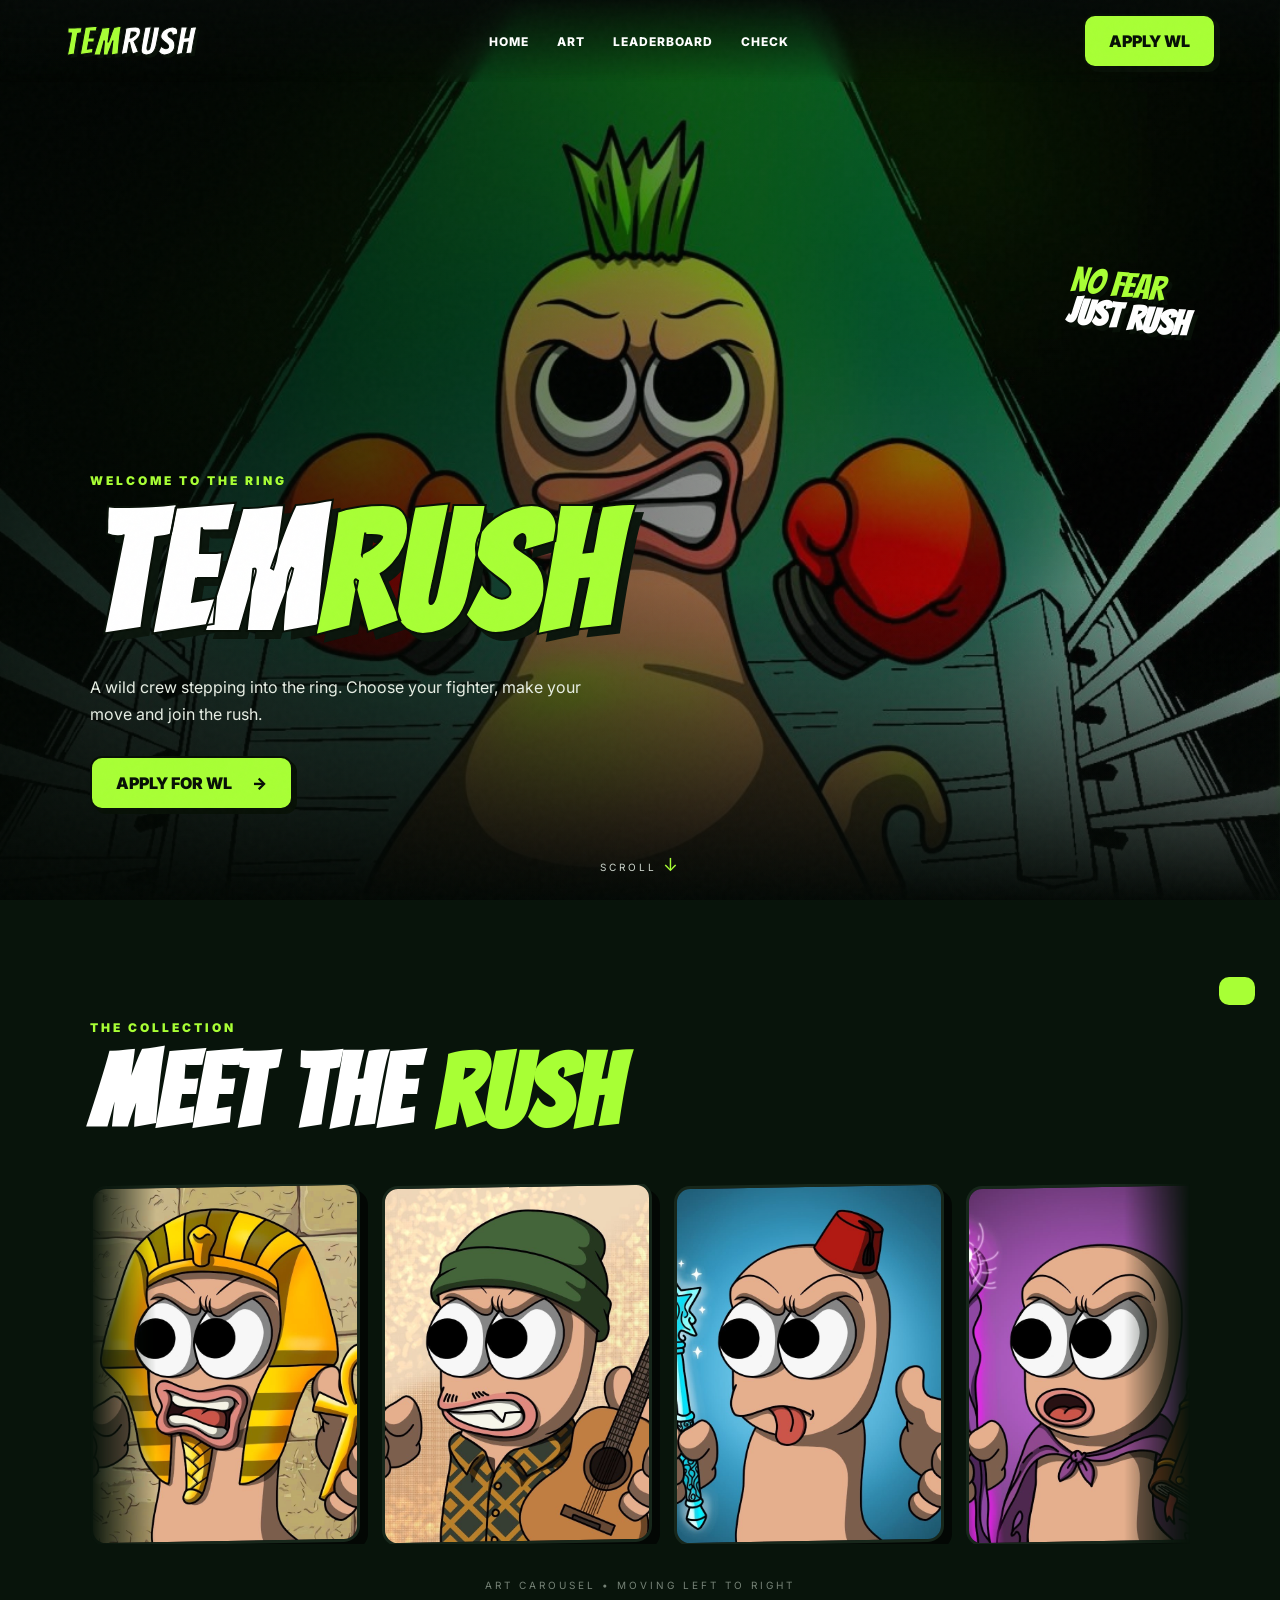
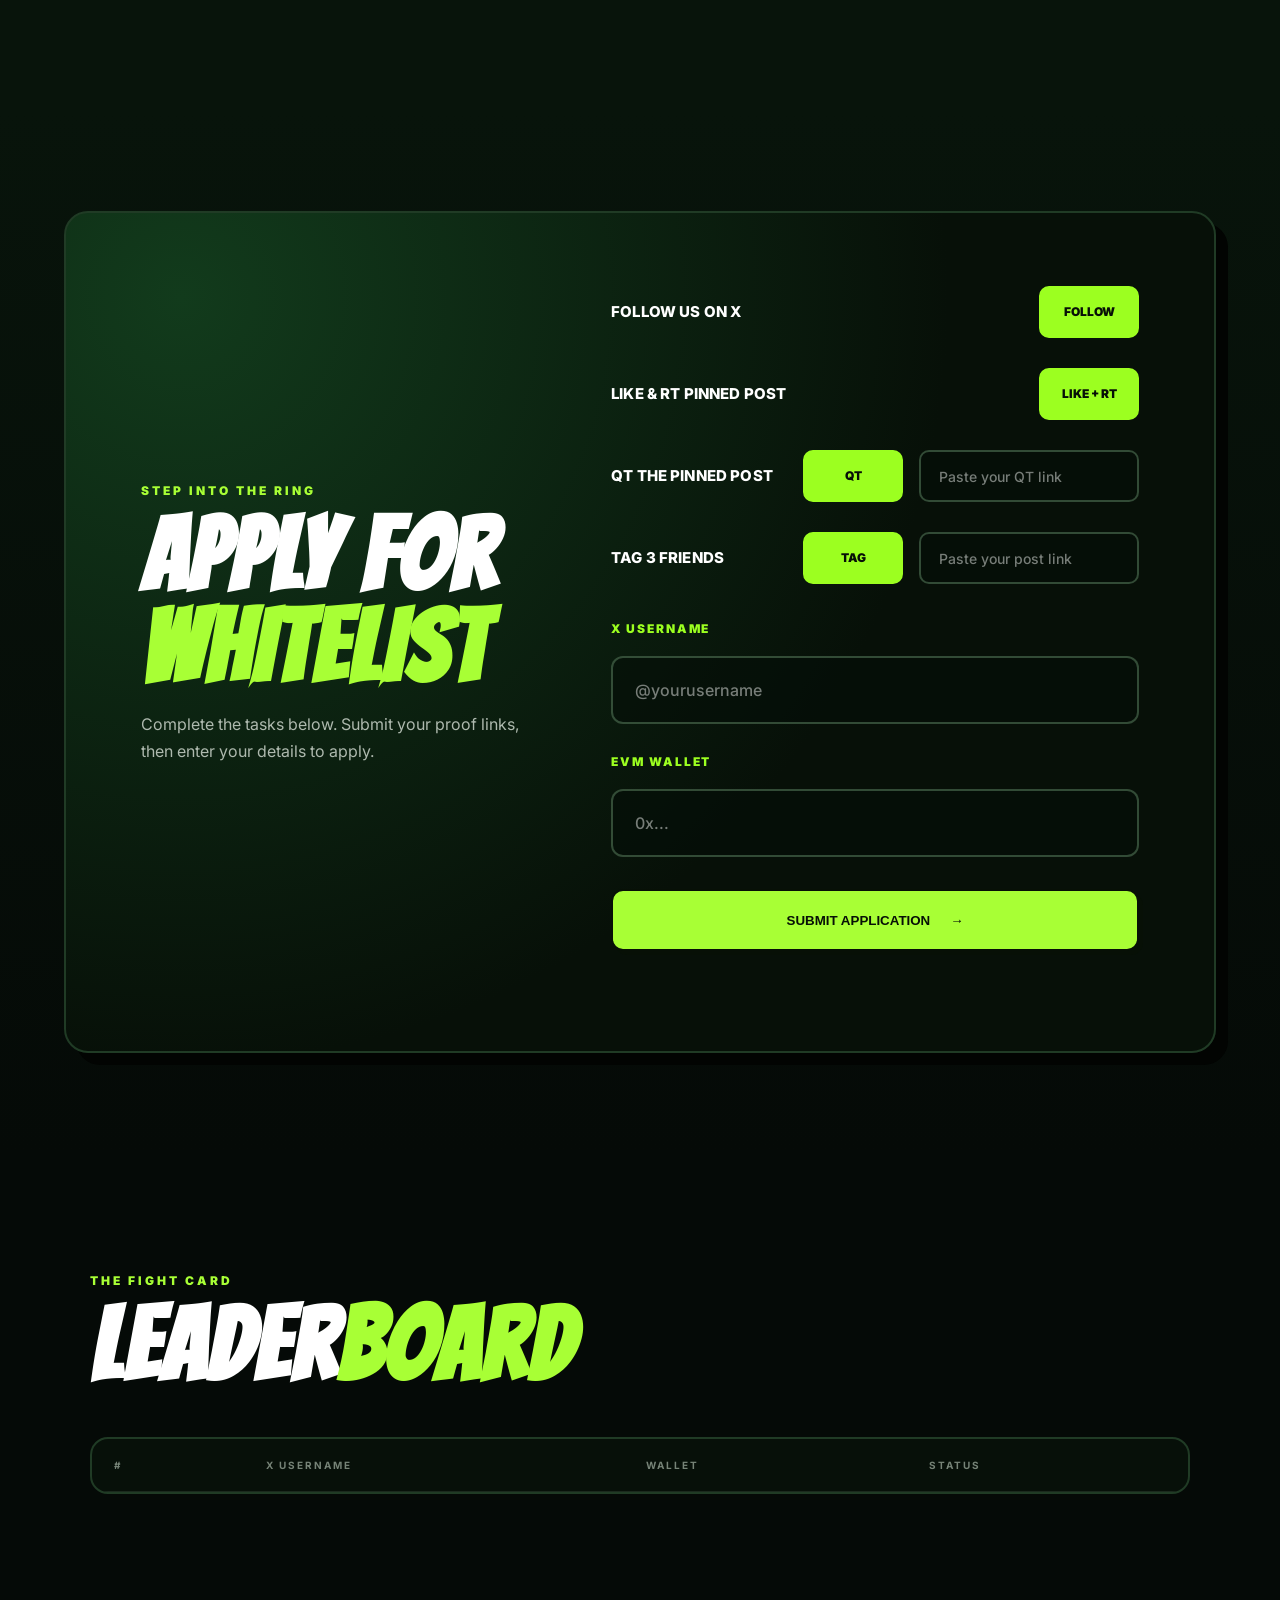
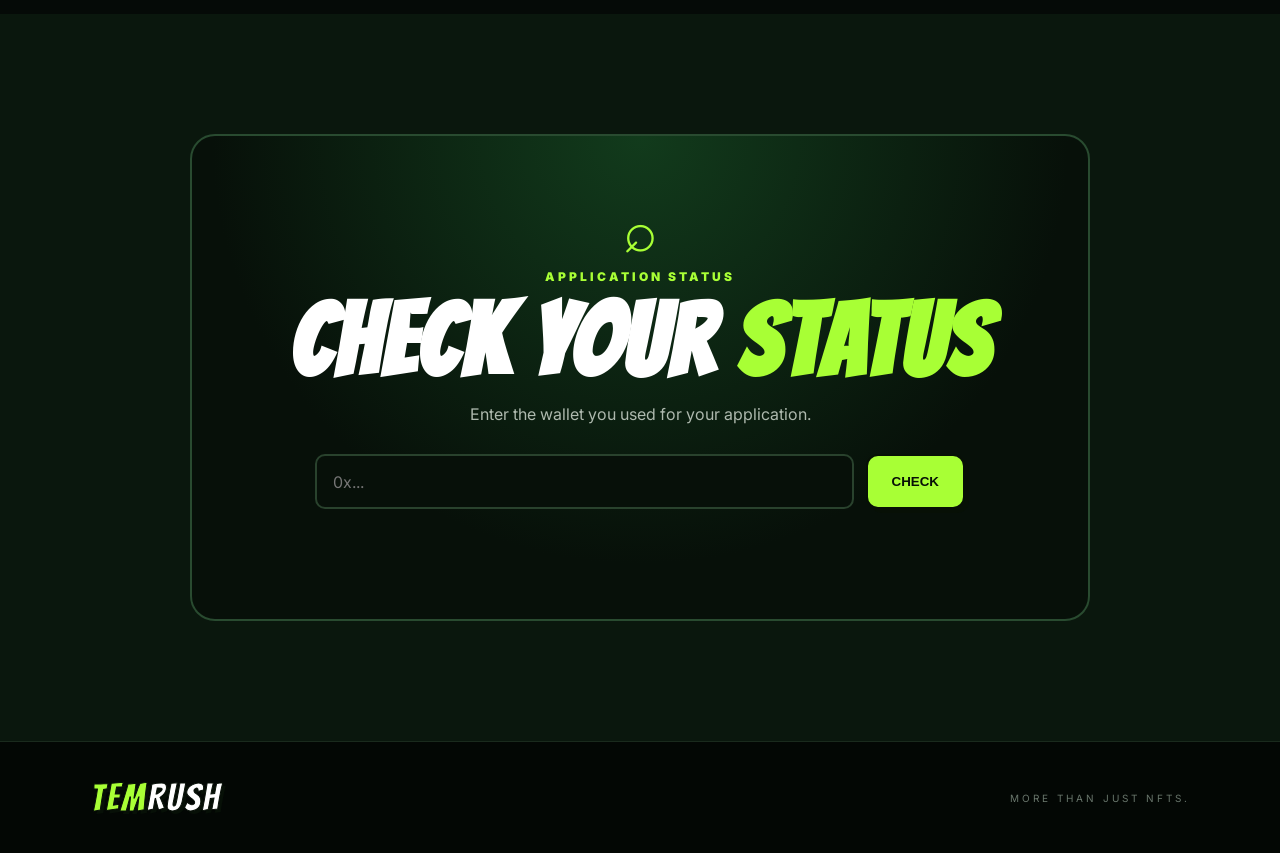
==== commit 71b4bdb9: "Update index.html" ====
--- a/index.html
+++ b/index.html
@@ -921,42 +921,9 @@
           </thead>
 
 
-          <tbody id="leaderboardBody">
-
-            <tr>
-              <td>01</td>
-              <td>@cryptoduck</td>
-              <td>0x3a4f...92c1</td>
-              <td>
-                <span class="status pending">
-                  PENDING
-                </span>
-              </td>
-            </tr>
-
-            <tr>
-              <td>02</td>
-              <td>@temrushfan</td>
-              <td>0x91de...7a45</td>
-              <td>
-                <span class="status pending">
-                  PENDING
-                </span>
-              </td>
-            </tr>
-
-            <tr>
-              <td>03</td>
-              <td>@apehunter</td>
-              <td>0x5c8e...1d90</td>
-              <td>
-                <span class="status pending">
-                  PENDING
-                </span>
-              </td>
-            </tr>
-
-          </tbody>
+<tbody id="leaderboardBody">
+</tbody>
+
 
         </table>
 
